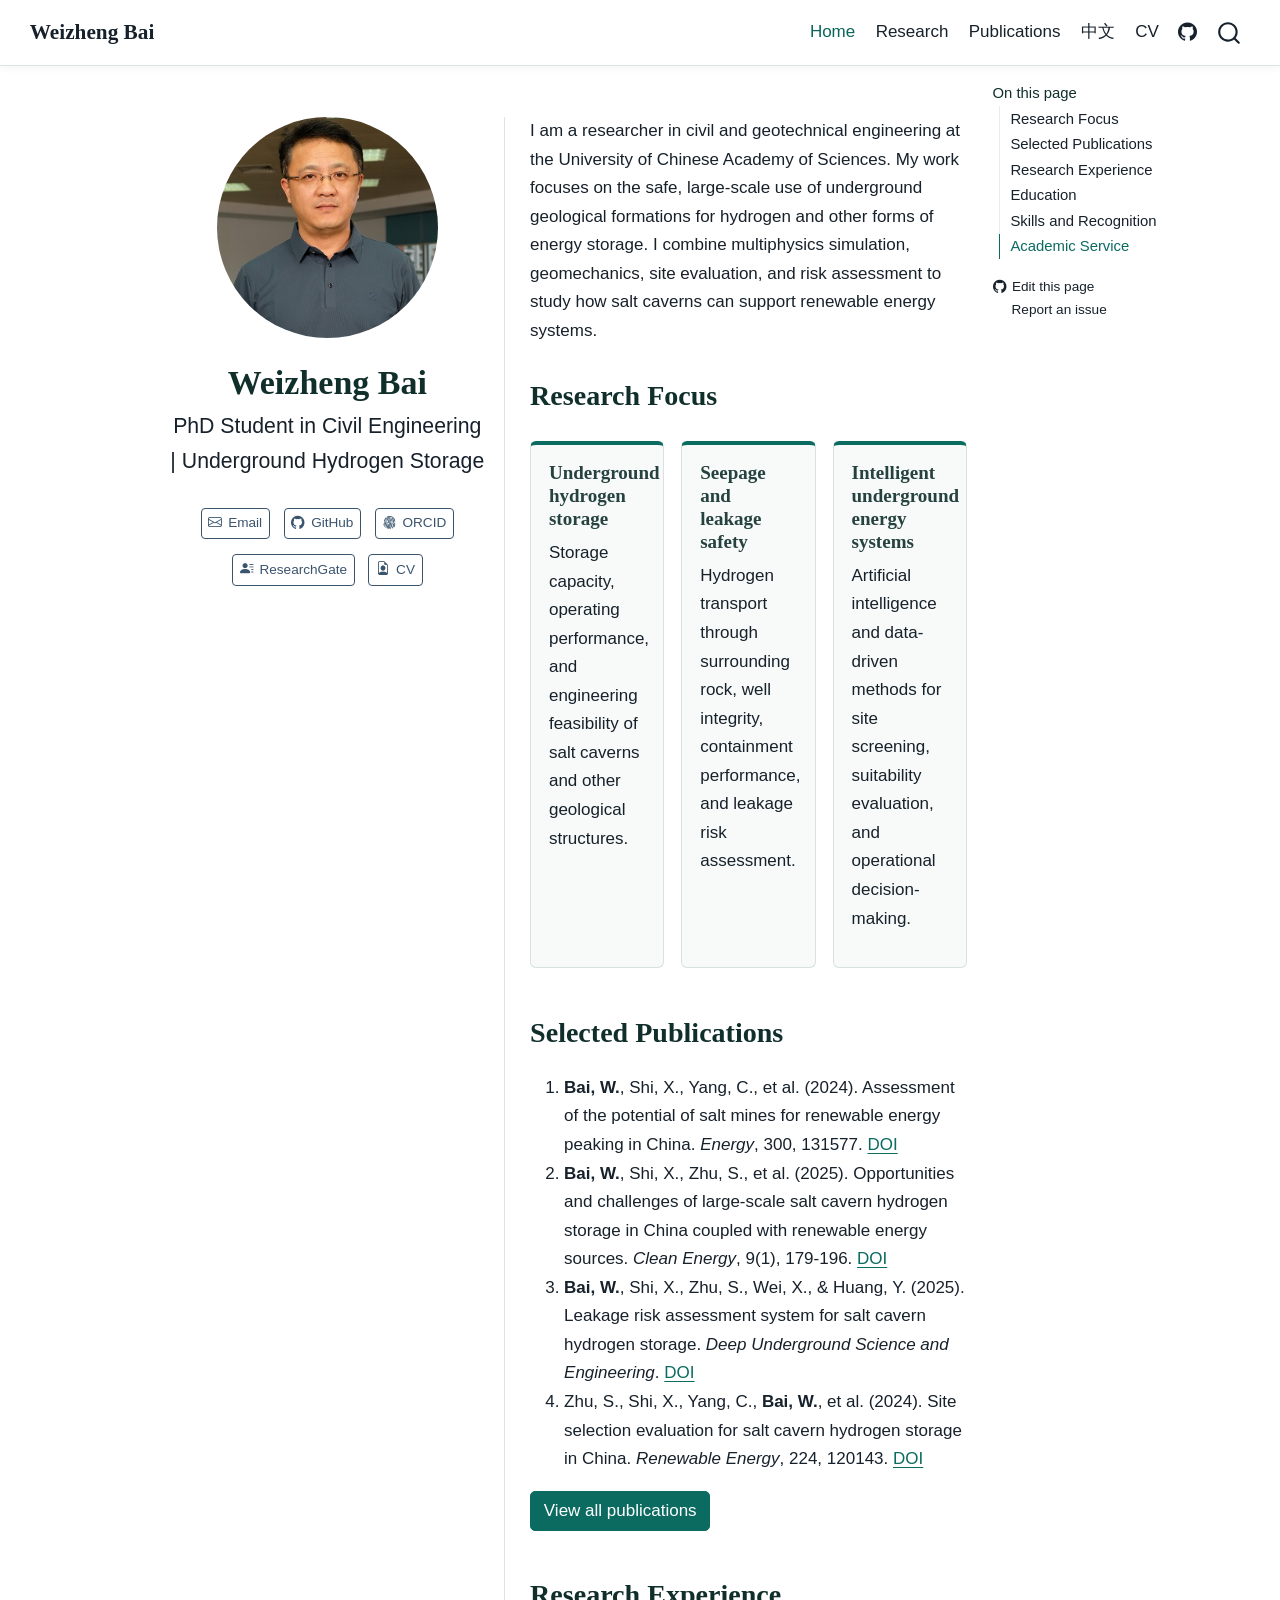
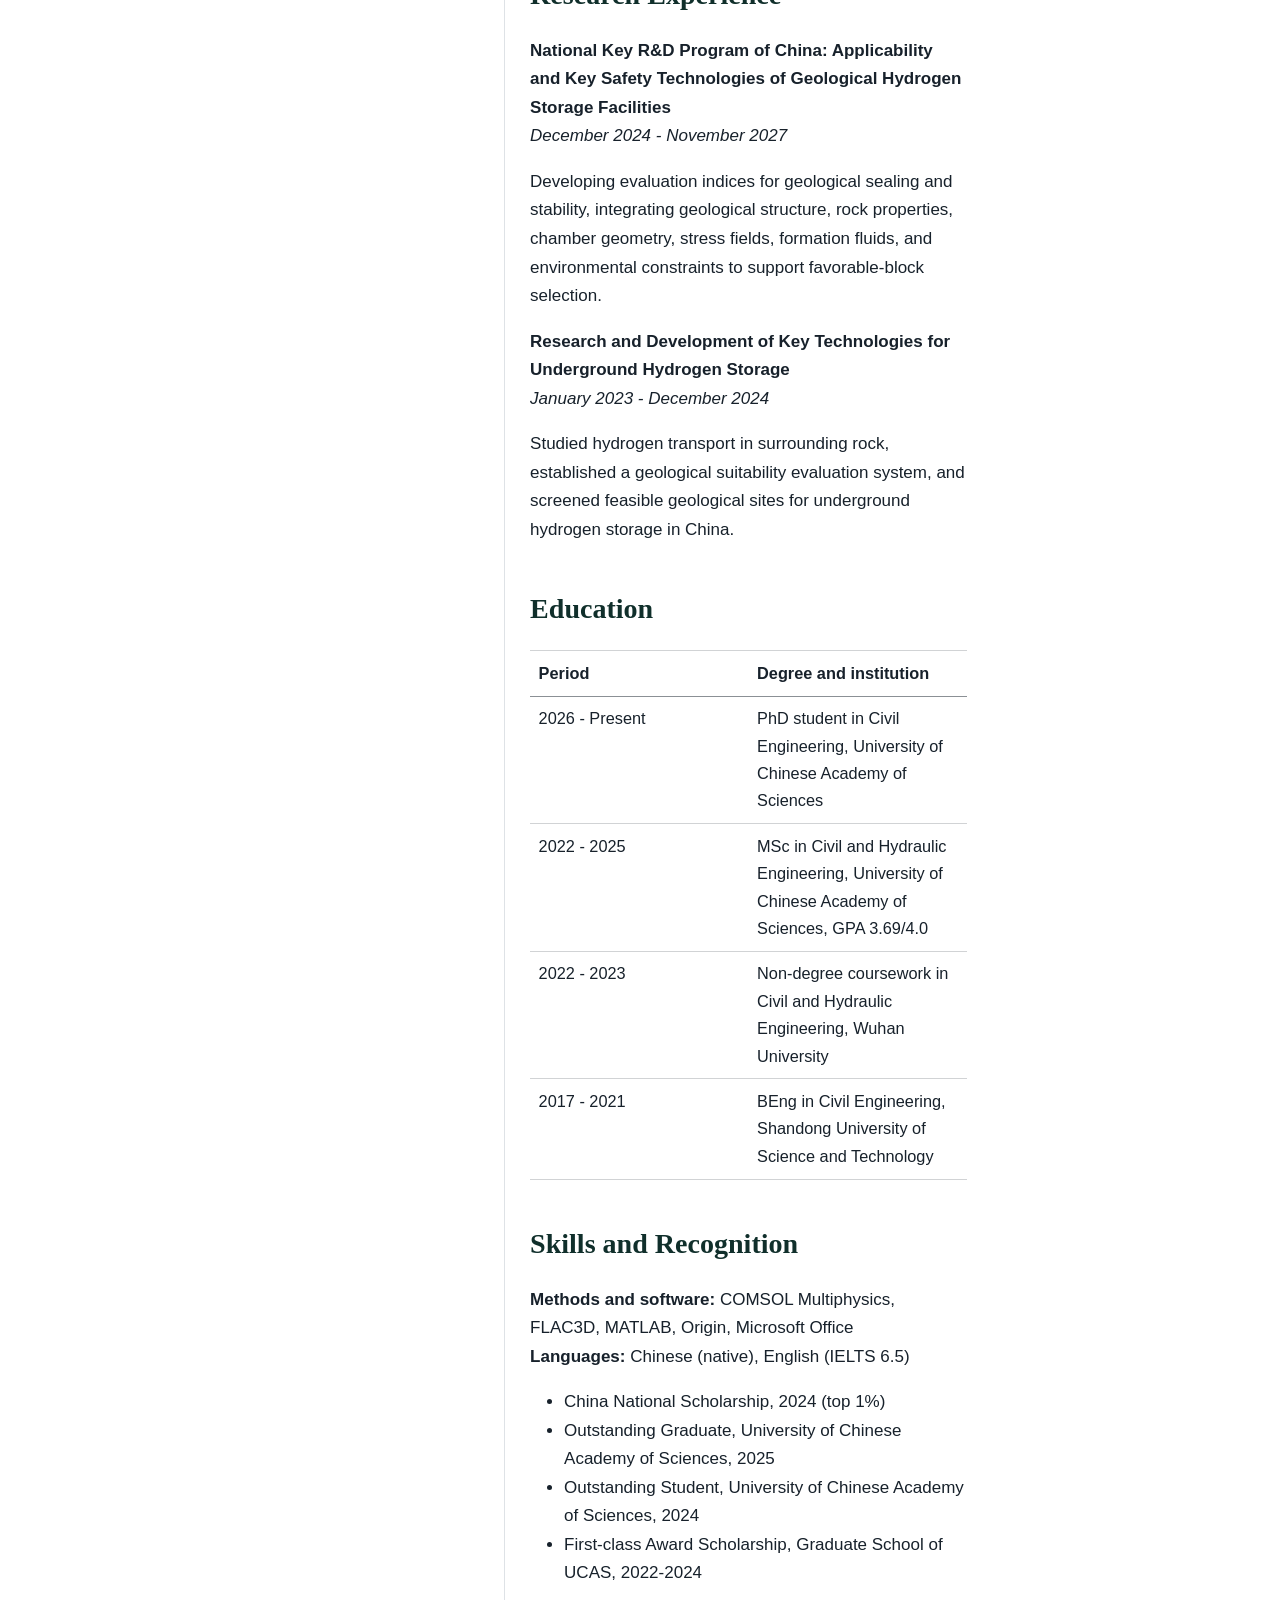
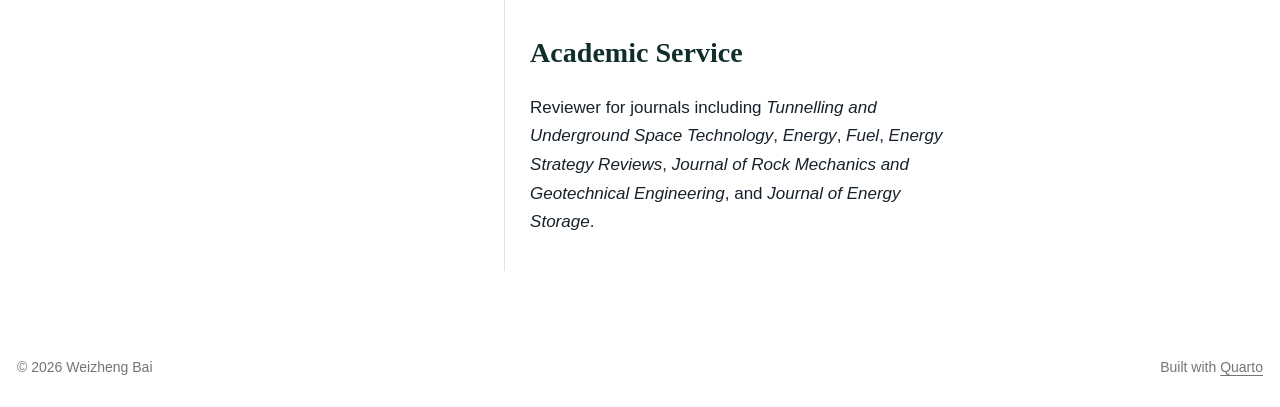
==== docs/index.html @ e0573c40 "[codex] Build academic personal homepage (#1) * Build academic personal homepage  * Replace remainin" ====
<!DOCTYPE html>
<html xmlns="http://www.w3.org/1999/xhtml" lang="en" xml:lang="en"><head>

<meta charset="utf-8">
<meta name="generator" content="quarto-1.9.38">

<meta name="viewport" content="width=device-width, initial-scale=1.0, user-scalable=yes">


<title>Weizheng Bai</title>
<style>
/* Default styles provided by pandoc.
** See https://pandoc.org/MANUAL.html#variables-for-html for config info.
*/
code{white-space: pre-wrap;}
span.smallcaps{font-variant: small-caps;}
div.columns{display: flex; gap: min(4vw, 1.5em);}
div.column{flex: auto; overflow-x: auto;}
div.hanging-indent{margin-left: 1.5em; text-indent: -1.5em;}
ul.task-list{list-style: none;}
ul.task-list li input[type="checkbox"] {
  width: 0.8em;
  margin: 0 0.8em 0.2em -1em; /* quarto-specific, see https://github.com/quarto-dev/quarto-cli/issues/4556 */ 
  vertical-align: middle;
}
</style>


<script src="site_libs/quarto-nav/quarto-nav.js"></script>
<script src="site_libs/clipboard/clipboard.min.js"></script>
<script src="site_libs/quarto-search/autocomplete.umd.js"></script>
<script src="site_libs/quarto-search/fuse.min.js"></script>
<script src="site_libs/quarto-search/quarto-search.js"></script>
<meta name="quarto:offset" content="./">
<link href="./images/bio-photo.jpg" rel="icon" type="image/jpeg">
<script src="site_libs/quarto-html/quarto.js" type="module"></script>
<script src="site_libs/quarto-html/tabsets/tabsets.js" type="module"></script>
<script src="site_libs/quarto-html/popper.min.js"></script>
<script src="site_libs/quarto-html/tippy.umd.min.js"></script>
<link href="site_libs/quarto-html/tippy.css" rel="stylesheet">
<link href="site_libs/quarto-html/quarto-syntax-highlighting-15634bcf2e68342d4ad2dfa704d543f6.css" rel="stylesheet" id="quarto-text-highlighting-styles">
<script src="site_libs/bootstrap/bootstrap.min.js"></script>
<link href="site_libs/bootstrap/bootstrap-icons.css" rel="stylesheet">
<link href="site_libs/bootstrap/bootstrap-1063c9e48f84d0d809e05630df6dbede.min.css" rel="stylesheet" append-hash="true" id="quarto-bootstrap" data-mode="light">
<script id="quarto-search-options" type="application/json">{
  "location": "navbar",
  "copy-button": false,
  "collapse-after": 3,
  "panel-placement": "end",
  "type": "overlay",
  "limit": 50,
  "keyboard-shortcut": [
    "f",
    "/",
    "s"
  ],
  "show-item-context": false,
  "language": {
    "search-no-results-text": "No results",
    "search-matching-documents-text": "matching documents",
    "search-copy-link-title": "Copy link to search",
    "search-hide-matches-text": "Hide additional matches",
    "search-more-match-text": "more match in this document",
    "search-more-matches-text": "more matches in this document",
    "search-clear-button-title": "Clear",
    "search-text-placeholder": "",
    "search-detached-cancel-button-title": "Cancel",
    "search-submit-button-title": "Submit",
    "search-label": "Search"
  }
}</script>
<style>html{ scroll-behavior: smooth; }</style>


</head>

<body class="nav-fixed quarto-light">

<div id="quarto-search-results"></div>
  <header id="quarto-header" class="headroom fixed-top">
    <nav class="navbar navbar-expand-lg " data-bs-theme="dark">
      <div class="navbar-container container-fluid">
      <div class="navbar-brand-container mx-auto">
    <a class="navbar-brand" href="./index.html">
    <span class="navbar-title">Weizheng Bai</span>
    </a>
  </div>
            <div id="quarto-search" class="" title="Search"></div>
          <button class="navbar-toggler" type="button" data-bs-toggle="collapse" data-bs-target="#navbarCollapse" aria-controls="navbarCollapse" role="menu" aria-expanded="false" aria-label="Toggle navigation" onclick="if (window.quartoToggleHeadroom) { window.quartoToggleHeadroom(); }">
  <span class="navbar-toggler-icon"></span>
</button>
          <div class="collapse navbar-collapse" id="navbarCollapse">
            <ul class="navbar-nav navbar-nav-scroll ms-auto">
  <li class="nav-item">
    <a class="nav-link active" href="./index.html" aria-current="page"> 
<span class="menu-text">Home</span></a>
  </li>  
  <li class="nav-item">
    <a class="nav-link" href="./research.html"> 
<span class="menu-text">Research</span></a>
  </li>  
  <li class="nav-item">
    <a class="nav-link" href="./publications.html"> 
<span class="menu-text">Publications</span></a>
  </li>  
  <li class="nav-item">
    <a class="nav-link" href="./Chinese.html"> 
<span class="menu-text">中文</span></a>
  </li>  
  <li class="nav-item">
    <a class="nav-link" href="./CV.pdf"> 
<span class="menu-text">CV</span></a>
  </li>  
  <li class="nav-item compact">
    <a class="nav-link" href="https://github.com/LeslieWhiteBai"> <i class="bi bi-github" role="img" aria-label="GitHub">
</i> 
<span class="menu-text"></span></a>
  </li>  
</ul>
          </div> <!-- /navcollapse -->
            <div class="quarto-navbar-tools">
</div>
      </div> <!-- /container-fluid -->
    </nav>
</header>
<!-- content -->
<div id="quarto-content" class="quarto-container page-columns page-rows-contents page-layout-article page-navbar">
<!-- sidebar -->
<!-- margin-sidebar -->
    <div id="quarto-margin-sidebar" class="sidebar margin-sidebar">
        <nav id="TOC" role="doc-toc" class="toc-active">
    <h2 id="toc-title">On this page</h2>
  <ul class="collapse">
  <li><a href="#research-focus" id="toc-research-focus" class="nav-link active" data-scroll-target="#research-focus">Research Focus</a></li>
  <li><a href="#selected-publications" id="toc-selected-publications" class="nav-link" data-scroll-target="#selected-publications">Selected Publications</a></li>
  <li><a href="#research-experience" id="toc-research-experience" class="nav-link" data-scroll-target="#research-experience">Research Experience</a></li>
  <li><a href="#education" id="toc-education" class="nav-link" data-scroll-target="#education">Education</a></li>
  <li><a href="#skills-and-recognition" id="toc-skills-and-recognition" class="nav-link" data-scroll-target="#skills-and-recognition">Skills and Recognition</a></li>
  <li><a href="#academic-service" id="toc-academic-service" class="nav-link" data-scroll-target="#academic-service">Academic Service</a></li>
  </ul>
<div class="toc-actions"><ul class="collapse"><li><a href="https://github.com/LeslieWhiteBai/Weizheng-Bai/edit/main/index.qmd" class="toc-action"><i class="bi bi-github"></i>Edit this page</a></li><li><a href="https://github.com/LeslieWhiteBai/Weizheng-Bai/issues/new" class="toc-action"><i class="bi empty"></i>Report an issue</a></li></ul></div></nav>
    </div>
<!-- main -->
<div class="quarto-about-trestles">
  <div class="about-entity">
    <img src="images/bio-photo.jpg" class="about-image
  round " style="height: 13em; width: 13em;">
<header id="title-block-header" class="quarto-title-block default">
<div class="quarto-title">
<h1 class="title">Weizheng Bai</h1>
<p class="subtitle lead">PhD Student in Civil Engineering | Underground Hydrogen Storage</p>
</div>
<div class="quarto-title-meta">
  </div>
</header>
    <div class="about-links">
  <a href="mailto:baiweizheng22@mails.ucas.ac.cn" class="about-link" rel="" target="">
    <i class="bi bi-envelope"></i>
     <span class="about-link-text">Email</span>
  </a>
  <a href="https://github.com/LeslieWhiteBai" class="about-link" rel="" target="">
    <i class="bi bi-github"></i>
     <span class="about-link-text">GitHub</span>
  </a>
  <a href="https://orcid.org/0009-0000-6673-3838" class="about-link" rel="" target="">
    <i class="bi bi-fingerprint"></i>
     <span class="about-link-text">ORCID</span>
  </a>
  <a href="https://www.researchgate.net/profile/Weizheng-Bai-2" class="about-link" rel="" target="">
    <i class="bi bi-person-lines-fill"></i>
     <span class="about-link-text">ResearchGate</span>
  </a>
  <a href="https://lesliewhitebai.github.io/Weizheng-Bai/CV.pdf" class="about-link" rel="" target="">
    <i class="bi bi-file-earmark-person"></i>
     <span class="about-link-text">CV</span>
  </a>
</div>
  </div>
  <div class="about-contents"><main class="content" id="quarto-document-content">

<p>I am a researcher in civil and geotechnical engineering at the University of Chinese Academy of Sciences. My work focuses on the safe, large-scale use of underground geological formations for hydrogen and other forms of energy storage. I combine multiphysics simulation, geomechanics, site evaluation, and risk assessment to study how salt caverns can support renewable energy systems.</p>
<section id="research-focus" class="level2">
<h2 data-anchor-id="research-focus">Research Focus</h2>
<div class="research-grid">
<section id="underground-hydrogen-storage" class="level3 research-card">
<h3 data-anchor-id="underground-hydrogen-storage">Underground hydrogen storage</h3>
<p>Storage capacity, operating performance, and engineering feasibility of salt caverns and other geological structures.</p>
</section>
<section id="seepage-and-leakage-safety" class="level3 research-card">
<h3 data-anchor-id="seepage-and-leakage-safety">Seepage and leakage safety</h3>
<p>Hydrogen transport through surrounding rock, well integrity, containment performance, and leakage risk assessment.</p>
</section>
<section id="intelligent-underground-energy-systems" class="level3 research-card">
<h3 data-anchor-id="intelligent-underground-energy-systems">Intelligent underground energy systems</h3>
<p>Artificial intelligence and data-driven methods for site screening, suitability evaluation, and operational decision-making.</p>
</section>
</div>
</section>
<section id="selected-publications" class="level2">
<h2 data-anchor-id="selected-publications">Selected Publications</h2>
<ol type="1">
<li><strong>Bai, W.</strong>, Shi, X., Yang, C., et al.&nbsp;(2024). Assessment of the potential of salt mines for renewable energy peaking in China. <em>Energy</em>, 300, 131577. <a href="https://doi.org/10.1016/j.energy.2024.131577">DOI</a></li>
<li><strong>Bai, W.</strong>, Shi, X., Zhu, S., et al.&nbsp;(2025). Opportunities and challenges of large-scale salt cavern hydrogen storage in China coupled with renewable energy sources. <em>Clean Energy</em>, 9(1), 179-196. <a href="https://doi.org/10.1093/ce/zkae095">DOI</a></li>
<li><strong>Bai, W.</strong>, Shi, X., Zhu, S., Wei, X., &amp; Huang, Y. (2025). Leakage risk assessment system for salt cavern hydrogen storage. <em>Deep Underground Science and Engineering</em>. <a href="https://doi.org/10.1002/dug2.70011">DOI</a></li>
<li>Zhu, S., Shi, X., Yang, C., <strong>Bai, W.</strong>, et al.&nbsp;(2024). Site selection evaluation for salt cavern hydrogen storage in China. <em>Renewable Energy</em>, 224, 120143. <a href="https://doi.org/10.1016/j.renene.2024.120143">DOI</a></li>
</ol>
<p><a href="./publications.html" class="btn btn-primary">View all publications</a></p>
</section>
<section id="research-experience" class="level2">
<h2 data-anchor-id="research-experience">Research Experience</h2>
<p><strong>National Key R&amp;D Program of China: Applicability and Key Safety Technologies of Geological Hydrogen Storage Facilities</strong><br> <em>December 2024 - November 2027</em></p>
<p>Developing evaluation indices for geological sealing and stability, integrating geological structure, rock properties, chamber geometry, stress fields, formation fluids, and environmental constraints to support favorable-block selection.</p>
<p><strong>Research and Development of Key Technologies for Underground Hydrogen Storage</strong><br> <em>January 2023 - December 2024</em></p>
<p>Studied hydrogen transport in surrounding rock, established a geological suitability evaluation system, and screened feasible geological sites for underground hydrogen storage in China.</p>
</section>
<section id="education" class="level2">
<h2 data-anchor-id="education">Education</h2>
<table class="caption-top table">
<colgroup>
<col style="width: 50%">
<col style="width: 50%">
</colgroup>
<thead>
<tr class="header">
<th>Period</th>
<th>Degree and institution</th>
</tr>
</thead>
<tbody>
<tr class="odd">
<td>2026 - Present</td>
<td>PhD student in Civil Engineering, University of Chinese Academy of Sciences</td>
</tr>
<tr class="even">
<td>2022 - 2025</td>
<td>MSc in Civil and Hydraulic Engineering, University of Chinese Academy of Sciences, GPA 3.69/4.0</td>
</tr>
<tr class="odd">
<td>2022 - 2023</td>
<td>Non-degree coursework in Civil and Hydraulic Engineering, Wuhan University</td>
</tr>
<tr class="even">
<td>2017 - 2021</td>
<td>BEng in Civil Engineering, Shandong University of Science and Technology</td>
</tr>
</tbody>
</table>
</section>
<section id="skills-and-recognition" class="level2">
<h2 data-anchor-id="skills-and-recognition">Skills and Recognition</h2>
<p><strong>Methods and software:</strong> COMSOL Multiphysics, FLAC3D, MATLAB, Origin, Microsoft Office<br> <strong>Languages:</strong> Chinese (native), English (IELTS 6.5)</p>
<ul>
<li>China National Scholarship, 2024 (top 1%)</li>
<li>Outstanding Graduate, University of Chinese Academy of Sciences, 2025</li>
<li>Outstanding Student, University of Chinese Academy of Sciences, 2024</li>
<li>First-class Award Scholarship, Graduate School of UCAS, 2022-2024</li>
</ul>
</section>
<section id="academic-service" class="level2">
<h2 data-anchor-id="academic-service">Academic Service</h2>
<p>Reviewer for journals including <em>Tunnelling and Underground Space Technology</em>, <em>Energy</em>, <em>Fuel</em>, <em>Energy Strategy Reviews</em>, <em>Journal of Rock Mechanics and Geotechnical Engineering</em>, and <em>Journal of Energy Storage</em>.</p>


</section>
</main></div>
</div>
 <!-- /main -->
<script id="quarto-html-after-body" type="application/javascript">
  window.document.addEventListener("DOMContentLoaded", function (event) {
    const isCodeAnnotation = (el) => {
      for (const clz of el.classList) {
        if (clz.startsWith('code-annotation-')) {                     
          return true;
        }
      }
      return false;
    }
    const onCopySuccess = function(e) {
      // button target
      const button = e.trigger;
      // don't keep focus
      button.blur();
      // flash "checked"
      button.classList.add('code-copy-button-checked');
      var currentTitle = button.getAttribute("title");
      button.setAttribute("title", "Copied!");
      let tooltip;
      if (window.bootstrap) {
        button.setAttribute("data-bs-toggle", "tooltip");
        button.setAttribute("data-bs-placement", "left");
        button.setAttribute("data-bs-title", "Copied!");
        tooltip = new bootstrap.Tooltip(button, 
          { trigger: "manual", 
            customClass: "code-copy-button-tooltip",
            offset: [0, -8]});
        tooltip.show();    
      }
      setTimeout(function() {
        if (tooltip) {
          tooltip.hide();
          button.removeAttribute("data-bs-title");
          button.removeAttribute("data-bs-toggle");
          button.removeAttribute("data-bs-placement");
        }
        button.setAttribute("title", currentTitle);
        button.classList.remove('code-copy-button-checked');
      }, 1000);
      // clear code selection
      e.clearSelection();
    }
    const getTextToCopy = function(trigger) {
      const outerScaffold = trigger.parentElement.cloneNode(true);
      const codeEl = outerScaffold.querySelector('code');
      for (const childEl of codeEl.children) {
        if (isCodeAnnotation(childEl)) {
          childEl.remove();
        }
      }
      return codeEl.innerText;
    }
    const clipboard = new window.ClipboardJS('.code-copy-button:not([data-in-quarto-modal])', {
      text: getTextToCopy
    });
    clipboard.on('success', onCopySuccess);
    if (window.document.getElementById('quarto-embedded-source-code-modal')) {
      const clipboardModal = new window.ClipboardJS('.code-copy-button[data-in-quarto-modal]', {
        text: getTextToCopy,
        container: window.document.getElementById('quarto-embedded-source-code-modal')
      });
      clipboardModal.on('success', onCopySuccess);
    }
      var localhostRegex = new RegExp(/^(?:http|https):\/\/localhost\:?[0-9]*\//);
      var mailtoRegex = new RegExp(/^mailto:/);
        var filterRegex = new RegExp("https:\/\/lesliewhitebai\.github\.io\/Weizheng-Bai\/");
      var isInternal = (href) => {
          return filterRegex.test(href) || localhostRegex.test(href) || mailtoRegex.test(href);
      }
      // Inspect non-navigation links and adorn them if external
     var links = window.document.querySelectorAll('a[href]:not(.nav-link):not(.navbar-brand):not(.toc-action):not(.sidebar-link):not(.sidebar-item-toggle):not(.pagination-link):not(.no-external):not([aria-hidden]):not(.dropdown-item):not(.quarto-navigation-tool):not(.about-link)');
      for (var i=0; i<links.length; i++) {
        const link = links[i];
        if (!isInternal(link.href)) {
          // undo the damage that might have been done by quarto-nav.js in the case of
          // links that we want to consider external
          if (link.dataset.originalHref !== undefined) {
            link.href = link.dataset.originalHref;
          }
            // target, if specified
            link.setAttribute("target", "_blank");
            if (link.getAttribute("rel") === null) {
              link.setAttribute("rel", "noopener");
            }
        }
      }
    function tippyHover(el, contentFn, onTriggerFn, onUntriggerFn) {
      const config = {
        allowHTML: true,
        maxWidth: 500,
        delay: 100,
        arrow: false,
        appendTo: function(el) {
            return el.parentElement;
        },
        interactive: true,
        interactiveBorder: 10,
        theme: 'quarto',
        placement: 'bottom-start',
      };
      if (contentFn) {
        config.content = contentFn;
      }
      if (onTriggerFn) {
        config.onTrigger = onTriggerFn;
      }
      if (onUntriggerFn) {
        config.onUntrigger = onUntriggerFn;
      }
      window.tippy(el, config); 
    }
    const noterefs = window.document.querySelectorAll('a[role="doc-noteref"]');
    for (var i=0; i<noterefs.length; i++) {
      const ref = noterefs[i];
      tippyHover(ref, function() {
        // use id or data attribute instead here
        let href = ref.getAttribute('data-footnote-href') || ref.getAttribute('href');
        try { href = new URL(href).hash; } catch {}
        const id = href.replace(/^#\/?/, "");
        const note = window.document.getElementById(id);
        if (note) {
          return note.innerHTML;
        } else {
          return "";
        }
      });
    }
    const xrefs = window.document.querySelectorAll('a.quarto-xref');
    const processXRef = (id, note) => {
      // Strip column container classes
      const stripColumnClz = (el) => {
        el.classList.remove("page-full", "page-columns");
        if (el.children) {
          for (const child of el.children) {
            stripColumnClz(child);
          }
        }
      }
      stripColumnClz(note)
      if (id === null || id.startsWith('sec-')) {
        // Special case sections, only their first couple elements
        const container = document.createElement("div");
        if (note.children && note.children.length > 2) {
          container.appendChild(note.children[0].cloneNode(true));
          for (let i = 1; i < note.children.length; i++) {
            const child = note.children[i];
            if (child.tagName === "P" && child.innerText === "") {
              continue;
            } else {
              container.appendChild(child.cloneNode(true));
              break;
            }
          }
          if (window.Quarto?.typesetMath) {
            window.Quarto.typesetMath(container);
          }
          return container.innerHTML
        } else {
          if (window.Quarto?.typesetMath) {
            window.Quarto.typesetMath(note);
          }
          return note.innerHTML;
        }
      } else {
        // Remove any anchor links if they are present
        const anchorLink = note.querySelector('a.anchorjs-link');
        if (anchorLink) {
          anchorLink.remove();
        }
        if (window.Quarto?.typesetMath) {
          window.Quarto.typesetMath(note);
        }
        if (note.classList.contains("callout")) {
          return note.outerHTML;
        } else {
          return note.innerHTML;
        }
      }
    }
    for (var i=0; i<xrefs.length; i++) {
      const xref = xrefs[i];
      tippyHover(xref, undefined, function(instance) {
        instance.disable();
        let url = xref.getAttribute('href');
        let hash = undefined; 
        if (url.startsWith('#')) {
          hash = url;
        } else {
          try { hash = new URL(url).hash; } catch {}
        }
        if (hash) {
          const id = hash.replace(/^#\/?/, "");
          const note = window.document.getElementById(id);
          if (note !== null) {
            try {
              const html = processXRef(id, note.cloneNode(true));
              instance.setContent(html);
            } finally {
              instance.enable();
              instance.show();
            }
          } else {
            // See if we can fetch this
            fetch(url.split('#')[0])
            .then(res => res.text())
            .then(html => {
              const parser = new DOMParser();
              const htmlDoc = parser.parseFromString(html, "text/html");
              const note = htmlDoc.getElementById(id);
              if (note !== null) {
                const html = processXRef(id, note);
                instance.setContent(html);
              } 
            }).finally(() => {
              instance.enable();
              instance.show();
            });
          }
        } else {
          // See if we can fetch a full url (with no hash to target)
          // This is a special case and we should probably do some content thinning / targeting
          fetch(url)
          .then(res => res.text())
          .then(html => {
            const parser = new DOMParser();
            const htmlDoc = parser.parseFromString(html, "text/html");
            const note = htmlDoc.querySelector('main.content');
            if (note !== null) {
              // This should only happen for chapter cross references
              // (since there is no id in the URL)
              // remove the first header
              if (note.children.length > 0 && note.children[0].tagName === "HEADER") {
                note.children[0].remove();
              }
              const html = processXRef(null, note);
              instance.setContent(html);
            } 
          }).finally(() => {
            instance.enable();
            instance.show();
          });
        }
      }, function(instance) {
      });
    }
        let selectedAnnoteEl;
        const selectorForAnnotation = ( cell, annotation) => {
          let cellAttr = 'data-code-cell="' + cell + '"';
          let lineAttr = 'data-code-annotation="' +  annotation + '"';
          const selector = 'span[' + cellAttr + '][' + lineAttr + ']';
          return selector;
        }
        const selectCodeLines = (annoteEl) => {
          const doc = window.document;
          const targetCell = annoteEl.getAttribute("data-target-cell");
          const targetAnnotation = annoteEl.getAttribute("data-target-annotation");
          const annoteSpan = window.document.querySelector(selectorForAnnotation(targetCell, targetAnnotation));
          const lines = annoteSpan.getAttribute("data-code-lines").split(",");
          const lineIds = lines.map((line) => {
            return targetCell + "-" + line;
          })
          let top = null;
          let height = null;
          let parent = null;
          if (lineIds.length > 0) {
              //compute the position of the single el (top and bottom and make a div)
              const el = window.document.getElementById(lineIds[0]);
              top = el.offsetTop;
              height = el.offsetHeight;
              parent = el.parentElement.parentElement;
            if (lineIds.length > 1) {
              const lastEl = window.document.getElementById(lineIds[lineIds.length - 1]);
              const bottom = lastEl.offsetTop + lastEl.offsetHeight;
              height = bottom - top;
            }
            if (top !== null && height !== null && parent !== null) {
              // cook up a div (if necessary) and position it 
              let div = window.document.getElementById("code-annotation-line-highlight");
              if (div === null) {
                div = window.document.createElement("div");
                div.setAttribute("id", "code-annotation-line-highlight");
                div.style.position = 'absolute';
                parent.appendChild(div);
              }
              div.style.top = top - 2 + "px";
              div.style.height = height + 4 + "px";
              div.style.left = 0;
              let gutterDiv = window.document.getElementById("code-annotation-line-highlight-gutter");
              if (gutterDiv === null) {
                gutterDiv = window.document.createElement("div");
                gutterDiv.setAttribute("id", "code-annotation-line-highlight-gutter");
                gutterDiv.style.position = 'absolute';
                const codeCell = window.document.getElementById(targetCell);
                const gutter = codeCell.querySelector('.code-annotation-gutter');
                gutter.appendChild(gutterDiv);
              }
              gutterDiv.style.top = top - 2 + "px";
              gutterDiv.style.height = height + 4 + "px";
            }
            selectedAnnoteEl = annoteEl;
          }
        };
        const unselectCodeLines = () => {
          const elementsIds = ["code-annotation-line-highlight", "code-annotation-line-highlight-gutter"];
          elementsIds.forEach((elId) => {
            const div = window.document.getElementById(elId);
            if (div) {
              div.remove();
            }
          });
          selectedAnnoteEl = undefined;
        };
          // Handle positioning of the toggle
      window.addEventListener(
        "resize",
        throttle(() => {
          elRect = undefined;
          if (selectedAnnoteEl) {
            selectCodeLines(selectedAnnoteEl);
          }
        }, 10)
      );
      function throttle(fn, ms) {
      let throttle = false;
      let timer;
        return (...args) => {
          if(!throttle) { // first call gets through
              fn.apply(this, args);
              throttle = true;
          } else { // all the others get throttled
              if(timer) clearTimeout(timer); // cancel #2
              timer = setTimeout(() => {
                fn.apply(this, args);
                timer = throttle = false;
              }, ms);
          }
        };
      }
        // Attach click handler to the DT
        const annoteDls = window.document.querySelectorAll('dt[data-target-cell]');
        for (const annoteDlNode of annoteDls) {
          annoteDlNode.addEventListener('click', (event) => {
            const clickedEl = event.target;
            if (clickedEl !== selectedAnnoteEl) {
              unselectCodeLines();
              const activeEl = window.document.querySelector('dt[data-target-cell].code-annotation-active');
              if (activeEl) {
                activeEl.classList.remove('code-annotation-active');
              }
              selectCodeLines(clickedEl);
              clickedEl.classList.add('code-annotation-active');
            } else {
              // Unselect the line
              unselectCodeLines();
              clickedEl.classList.remove('code-annotation-active');
            }
          });
        }
    const findCites = (el) => {
      const parentEl = el.parentElement;
      if (parentEl) {
        const cites = parentEl.dataset.cites;
        if (cites) {
          return {
            el,
            cites: cites.split(' ')
          };
        } else {
          return findCites(el.parentElement)
        }
      } else {
        return undefined;
      }
    };
    var bibliorefs = window.document.querySelectorAll('a[role="doc-biblioref"]');
    for (var i=0; i<bibliorefs.length; i++) {
      const ref = bibliorefs[i];
      const citeInfo = findCites(ref);
      if (citeInfo) {
        tippyHover(citeInfo.el, function() {
          var popup = window.document.createElement('div');
          citeInfo.cites.forEach(function(cite) {
            var citeDiv = window.document.createElement('div');
            citeDiv.classList.add('hanging-indent');
            citeDiv.classList.add('csl-entry');
            var biblioDiv = window.document.getElementById('ref-' + cite);
            if (biblioDiv) {
              citeDiv.innerHTML = biblioDiv.innerHTML;
            }
            popup.appendChild(citeDiv);
          });
          return popup.innerHTML;
        });
      }
    }
  });
  </script>
</div> <!-- /content -->
<footer class="footer">
  <div class="nav-footer">
    <div class="nav-footer-left">
<p>© 2026 Weizheng Bai</p>
</div>   
    <div class="nav-footer-center">
      &nbsp;
    <div class="toc-actions d-sm-block d-md-none"><ul><li><a href="https://github.com/LeslieWhiteBai/Weizheng-Bai/edit/main/index.qmd" class="toc-action"><i class="bi bi-github"></i>Edit this page</a></li><li><a href="https://github.com/LeslieWhiteBai/Weizheng-Bai/issues/new" class="toc-action"><i class="bi empty"></i>Report an issue</a></li></ul></div></div>
    <div class="nav-footer-right">
<p>Built with <a href="https://quarto.org/">Quarto</a></p>
</div>
  </div>
</footer>




<script src="site_libs/quarto-html/zenscroll-min.js"></script>
</body></html>
---- docs/site_libs/quarto-html/tippy.css ----
.tippy-box[data-animation=fade][data-state=hidden]{opacity:0}[data-tippy-root]{max-width:calc(100vw - 10px)}.tippy-box{position:relative;background-color:#333;color:#fff;border-radius:4px;font-size:14px;line-height:1.4;white-space:normal;outline:0;transition-property:transform,visibility,opacity}.tippy-box[data-placement^=top]>.tippy-arrow{bottom:0}.tippy-box[data-placement^=top]>.tippy-arrow:before{bottom:-7px;left:0;border-width:8px 8px 0;border-top-color:initial;transform-origin:center top}.tippy-box[data-placement^=bottom]>.tippy-arrow{top:0}.tippy-box[data-placement^=bottom]>.tippy-arrow:before{top:-7px;left:0;border-width:0 8px 8px;border-bottom-color:initial;transform-origin:center bottom}.tippy-box[data-placement^=left]>.tippy-arrow{right:0}.tippy-box[data-placement^=left]>.tippy-arrow:before{border-width:8px 0 8px 8px;border-left-color:initial;right:-7px;transform-origin:center left}.tippy-box[data-placement^=right]>.tippy-arrow{left:0}.tippy-box[data-placement^=right]>.tippy-arrow:before{left:-7px;border-width:8px 8px 8px 0;border-right-color:initial;transform-origin:center right}.tippy-box[data-inertia][data-state=visible]{transition-timing-function:cubic-bezier(.54,1.5,.38,1.11)}.tippy-arrow{width:16px;height:16px;color:#333}.tippy-arrow:before{content:"";position:absolute;border-color:transparent;border-style:solid}.tippy-content{position:relative;padding:5px 9px;z-index:1}
---- docs/site_libs/quarto-html/quarto-syntax-highlighting-15634bcf2e68342d4ad2dfa704d543f6.css ----
/* quarto syntax highlight colors */
:root {
  --quarto-hl-ot-color: #003B4F;
  --quarto-hl-at-color: #657422;
  --quarto-hl-ss-color: #20794D;
  --quarto-hl-an-color: #5E5E5E;
  --quarto-hl-fu-color: #4758AB;
  --quarto-hl-st-color: #20794D;
  --quarto-hl-cf-color: #003B4F;
  --quarto-hl-op-color: #5E5E5E;
  --quarto-hl-er-color: #AD0000;
  --quarto-hl-bn-color: #AD0000;
  --quarto-hl-al-color: #AD0000;
  --quarto-hl-va-color: #111111;
  --quarto-hl-bu-color: inherit;
  --quarto-hl-ex-color: inherit;
  --quarto-hl-pp-color: #AD0000;
  --quarto-hl-in-color: #5E5E5E;
  --quarto-hl-vs-color: #20794D;
  --quarto-hl-wa-color: #5E5E5E;
  --quarto-hl-do-color: #5E5E5E;
  --quarto-hl-im-color: #00769E;
  --quarto-hl-ch-color: #20794D;
  --quarto-hl-dt-color: #AD0000;
  --quarto-hl-fl-color: #AD0000;
  --quarto-hl-co-color: #5E5E5E;
  --quarto-hl-cv-color: #5E5E5E;
  --quarto-hl-cn-color: #8f5902;
  --quarto-hl-sc-color: #5E5E5E;
  --quarto-hl-dv-color: #AD0000;
  --quarto-hl-kw-color: #003B4F;
}

/* other quarto variables */
:root {
  --quarto-font-monospace: SFMono-Regular, Menlo, Monaco, Consolas, "Liberation Mono", "Courier New", monospace;
}

/* syntax highlight based on Pandoc's rules */
pre > code.sourceCode > span {
  color: #003B4F;
}

code.sourceCode > span {
  color: #003B4F;
}

div.sourceCode,
div.sourceCode pre.sourceCode {
  color: #003B4F;
}

/* Normal */
code span {
  color: #003B4F;
}

/* Alert */
code span.al {
  color: #AD0000;
  font-style: inherit;
}

/* Annotation */
code span.an {
  color: #5E5E5E;
  font-style: inherit;
}

/* Attribute */
code span.at {
  color: #657422;
  font-style: inherit;
}

/* BaseN */
code span.bn {
  color: #AD0000;
  font-style: inherit;
}

/* BuiltIn */
code span.bu {
  font-style: inherit;
}

/* ControlFlow */
code span.cf {
  color: #003B4F;
  font-weight: bold;
  font-style: inherit;
}

/* Char */
code span.ch {
  color: #20794D;
  font-style: inherit;
}

/* Constant */
code span.cn {
  color: #8f5902;
  font-style: inherit;
}

/* Comment */
code span.co {
  color: #5E5E5E;
  font-style: inherit;
}

/* CommentVar */
code span.cv {
  color: #5E5E5E;
  font-style: italic;
}

/* Documentation */
code span.do {
  color: #5E5E5E;
  font-style: italic;
}

/* DataType */
code span.dt {
  color: #AD0000;
  font-style: inherit;
}

/* DecVal */
code span.dv {
  color: #AD0000;
  font-style: inherit;
}

/* Error */
code span.er {
  color: #AD0000;
  font-style: inherit;
}

/* Extension */
code span.ex {
  font-style: inherit;
}

/* Float */
code span.fl {
  color: #AD0000;
  font-style: inherit;
}

/* Function */
code span.fu {
  color: #4758AB;
  font-style: inherit;
}

/* Import */
code span.im {
  color: #00769E;
  font-style: inherit;
}

/* Information */
code span.in {
  color: #5E5E5E;
  font-style: inherit;
}

/* Keyword */
code span.kw {
  color: #003B4F;
  font-weight: bold;
  font-style: inherit;
}

/* Operator */
code span.op {
  color: #5E5E5E;
  font-style: inherit;
}

/* Other */
code span.ot {
  color: #003B4F;
  font-style: inherit;
}

/* Preprocessor */
code span.pp {
  color: #AD0000;
  font-style: inherit;
}

/* SpecialChar */
code span.sc {
  color: #5E5E5E;
  font-style: inherit;
}

/* SpecialString */
code span.ss {
  color: #20794D;
  font-style: inherit;
}

/* String */
code span.st {
  color: #20794D;
  font-style: inherit;
}

/* Variable */
code span.va {
  color: #111111;
  font-style: inherit;
}

/* VerbatimString */
code span.vs {
  color: #20794D;
  font-style: inherit;
}

/* Warning */
code span.wa {
  color: #5E5E5E;
  font-style: italic;
}

.prevent-inlining {
  content: "</";
}

/*# sourceMappingURL=f23921c56f73e400b49028c9186a1aa0.css.map */
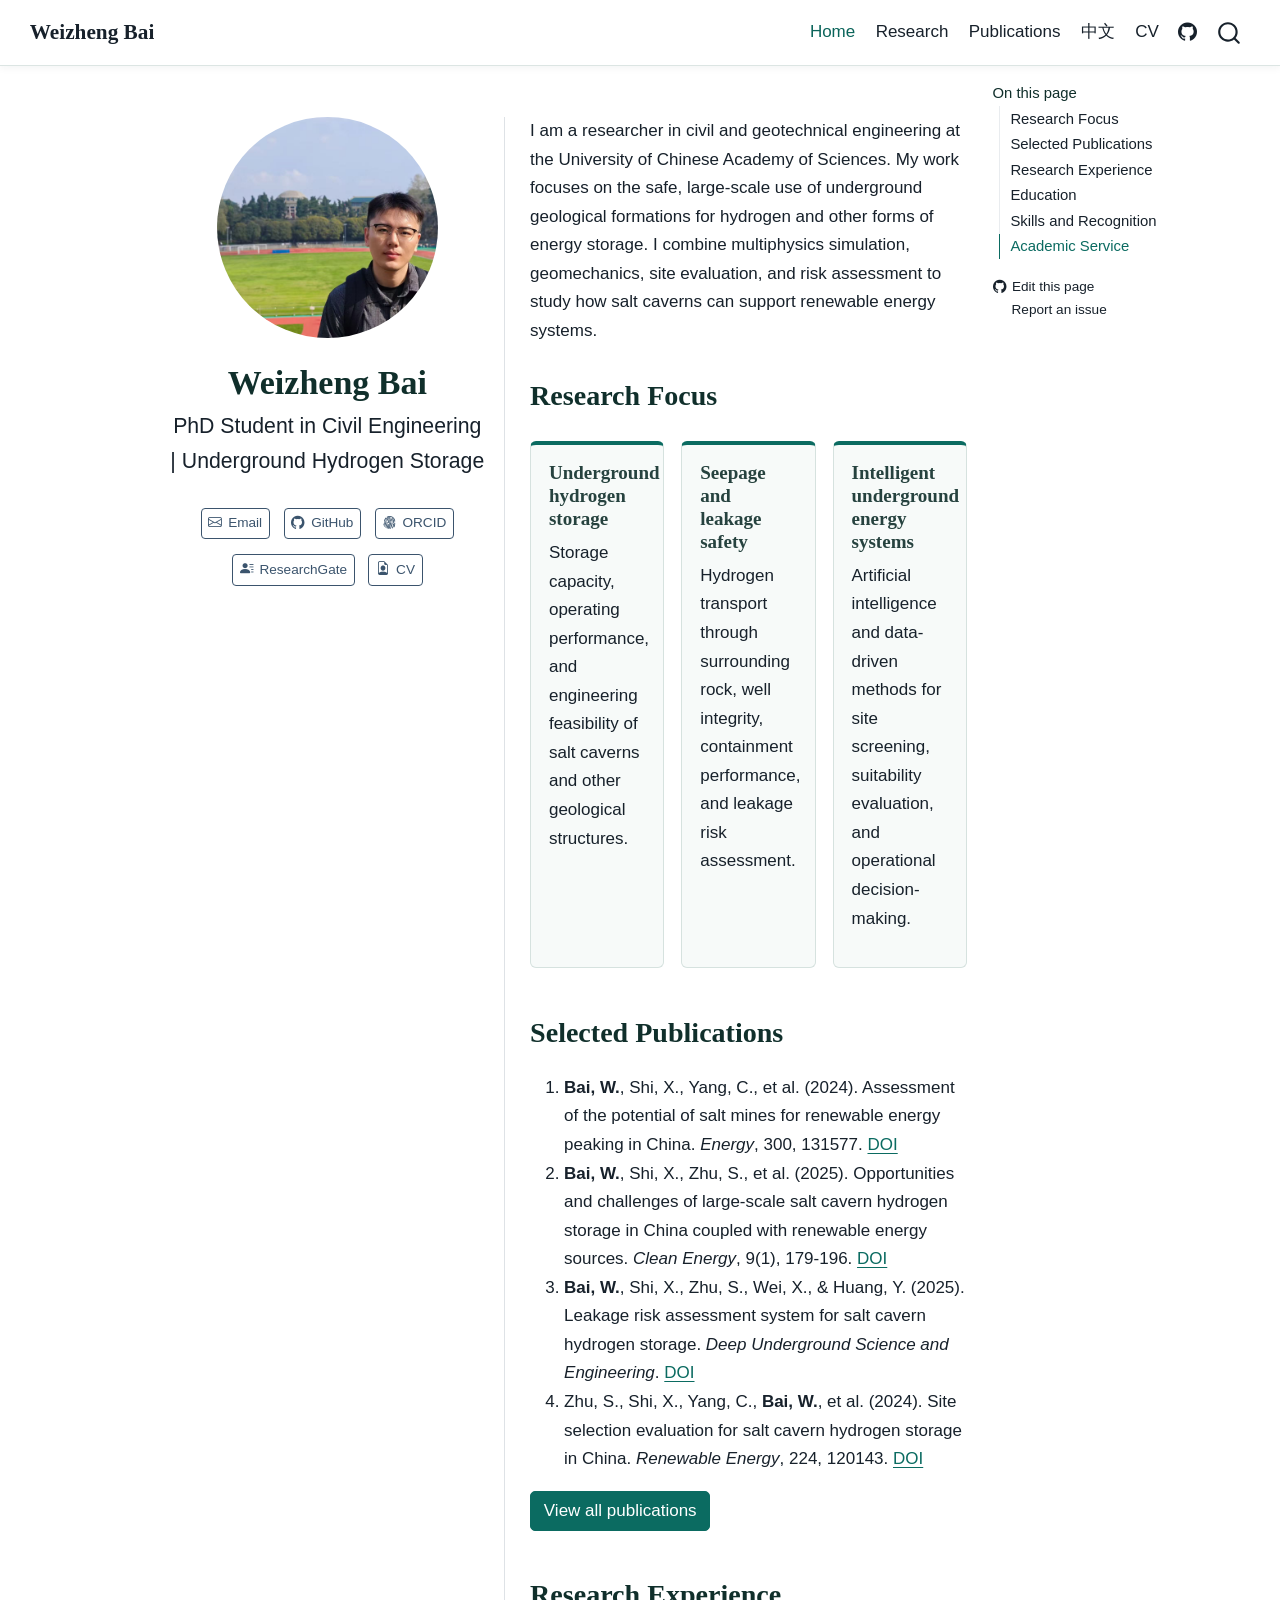
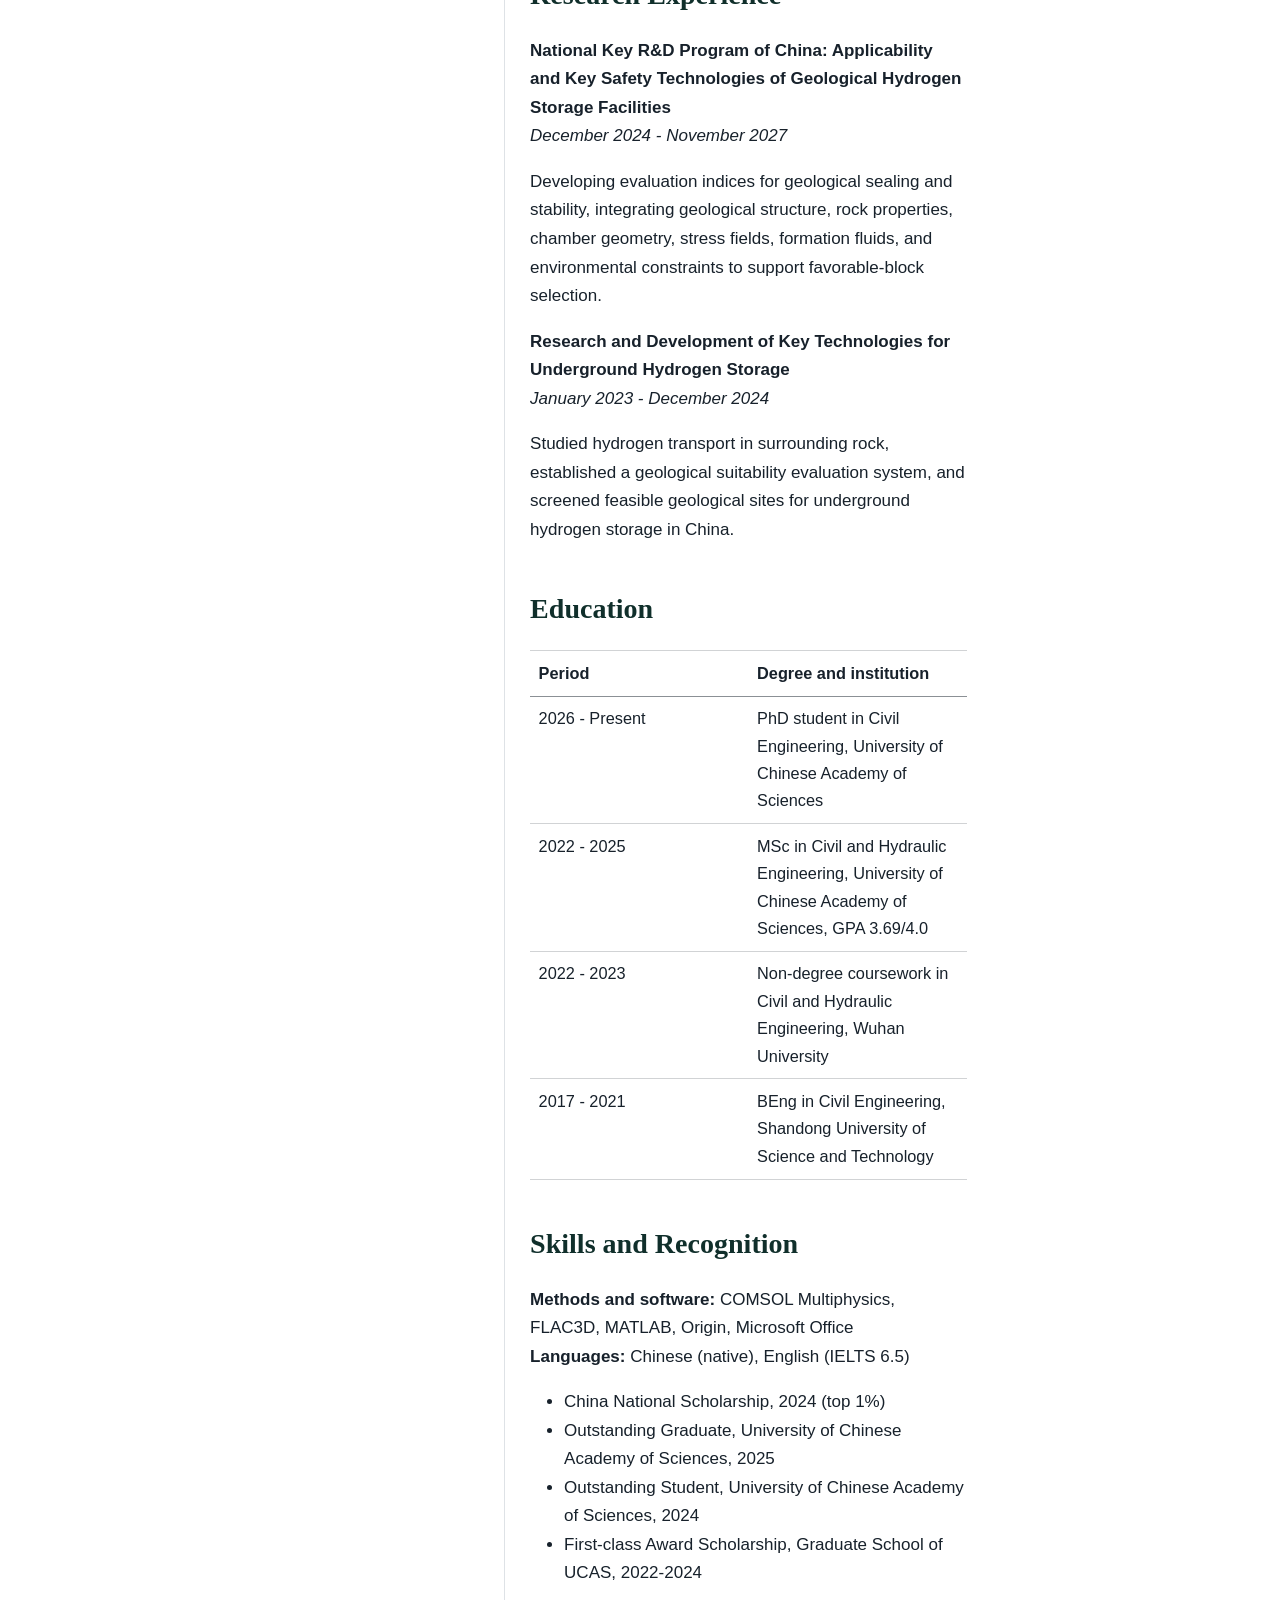
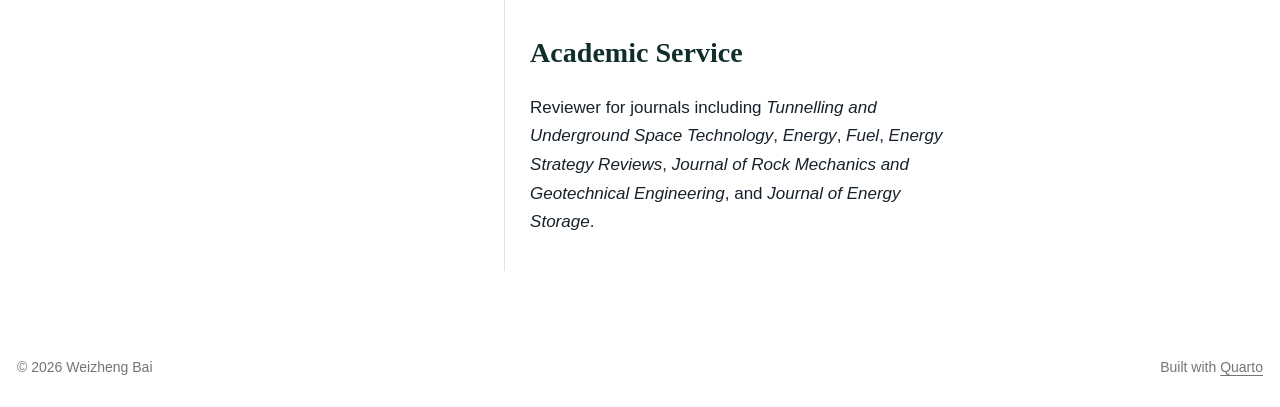
==== commit 93429b25: "Update profile photo" ====
--- a/docs/index.html
+++ b/docs/index.html
@@ -41,7 +41,7 @@
 <link href="site_libs/quarto-html/quarto-syntax-highlighting-15634bcf2e68342d4ad2dfa704d543f6.css" rel="stylesheet" id="quarto-text-highlighting-styles">
 <script src="site_libs/bootstrap/bootstrap.min.js"></script>
 <link href="site_libs/bootstrap/bootstrap-icons.css" rel="stylesheet">
-<link href="site_libs/bootstrap/bootstrap-1063c9e48f84d0d809e05630df6dbede.min.css" rel="stylesheet" append-hash="true" id="quarto-bootstrap" data-mode="light">
+<link href="site_libs/bootstrap/bootstrap-38f248a5468b9bde7c5f75a86fa760f3.min.css" rel="stylesheet" append-hash="true" id="quarto-bootstrap" data-mode="light">
 <script id="quarto-search-options" type="application/json">{
   "location": "navbar",
   "copy-button": false,
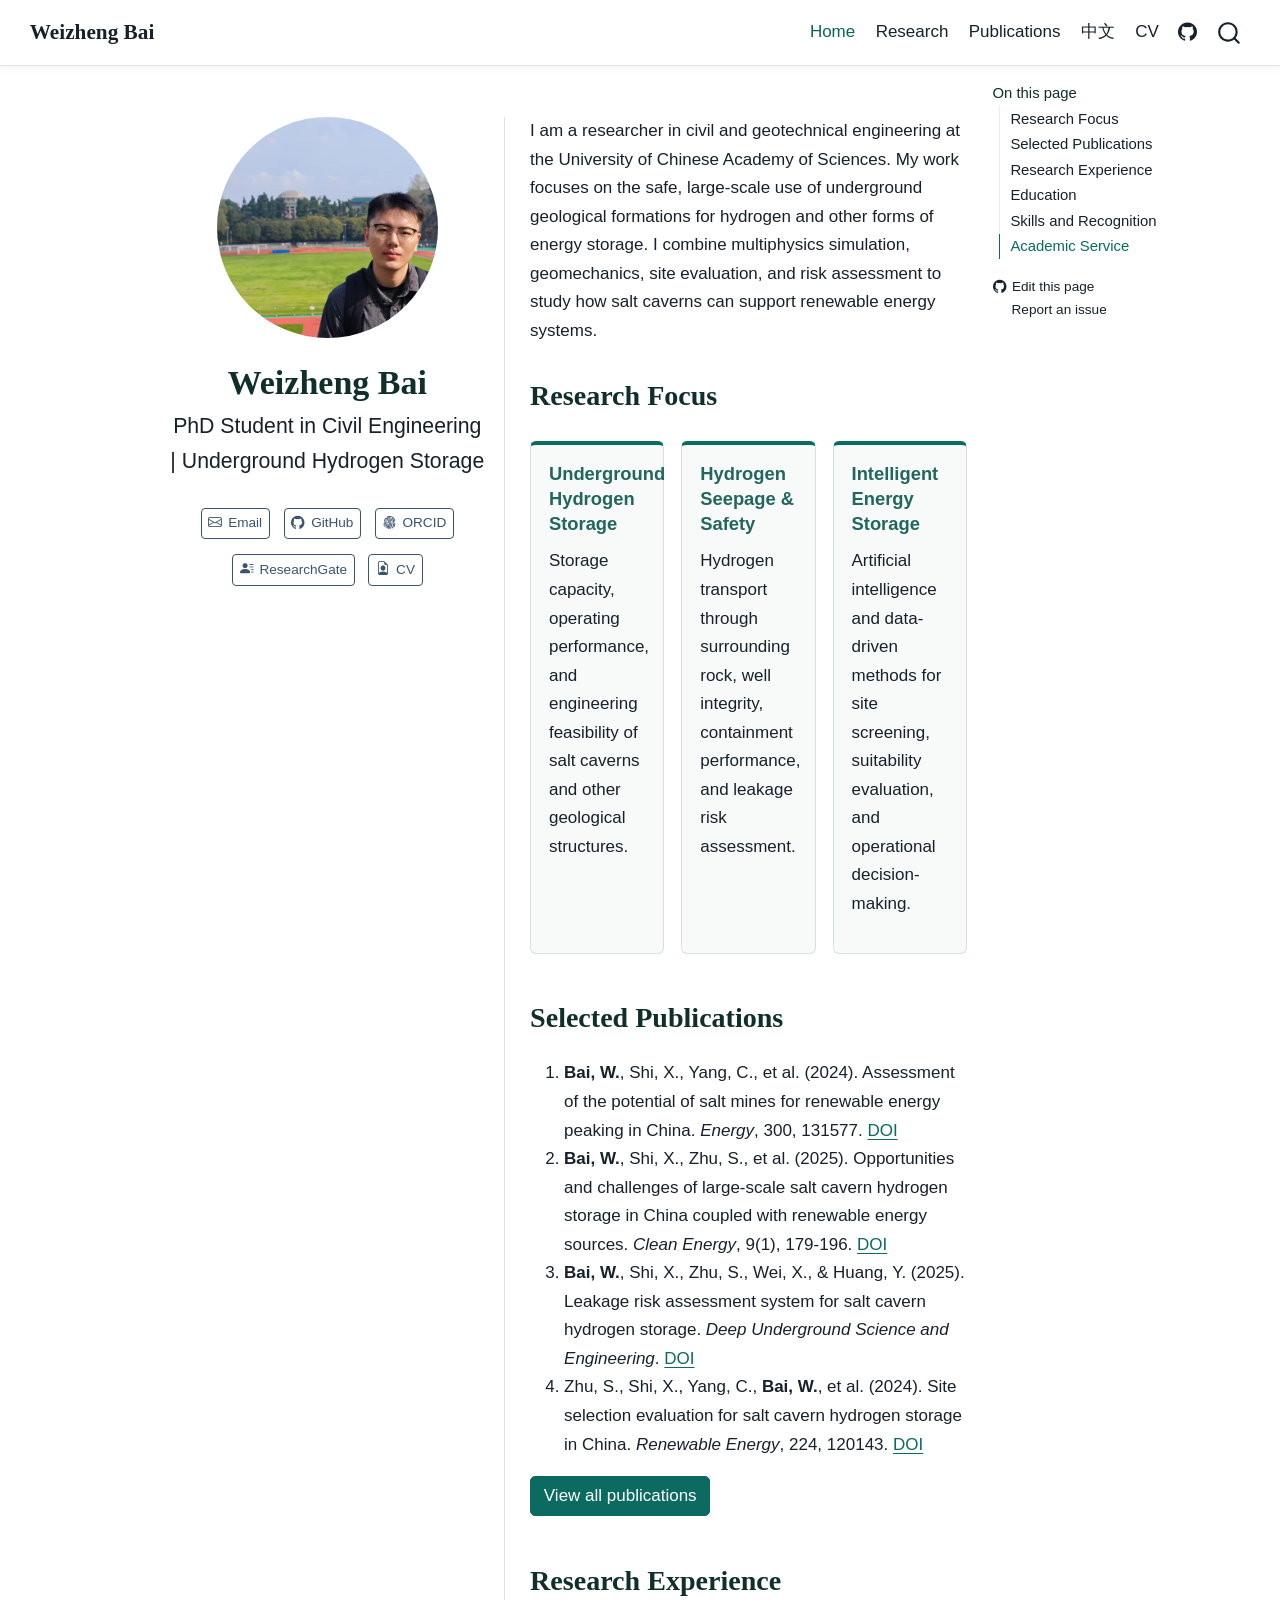
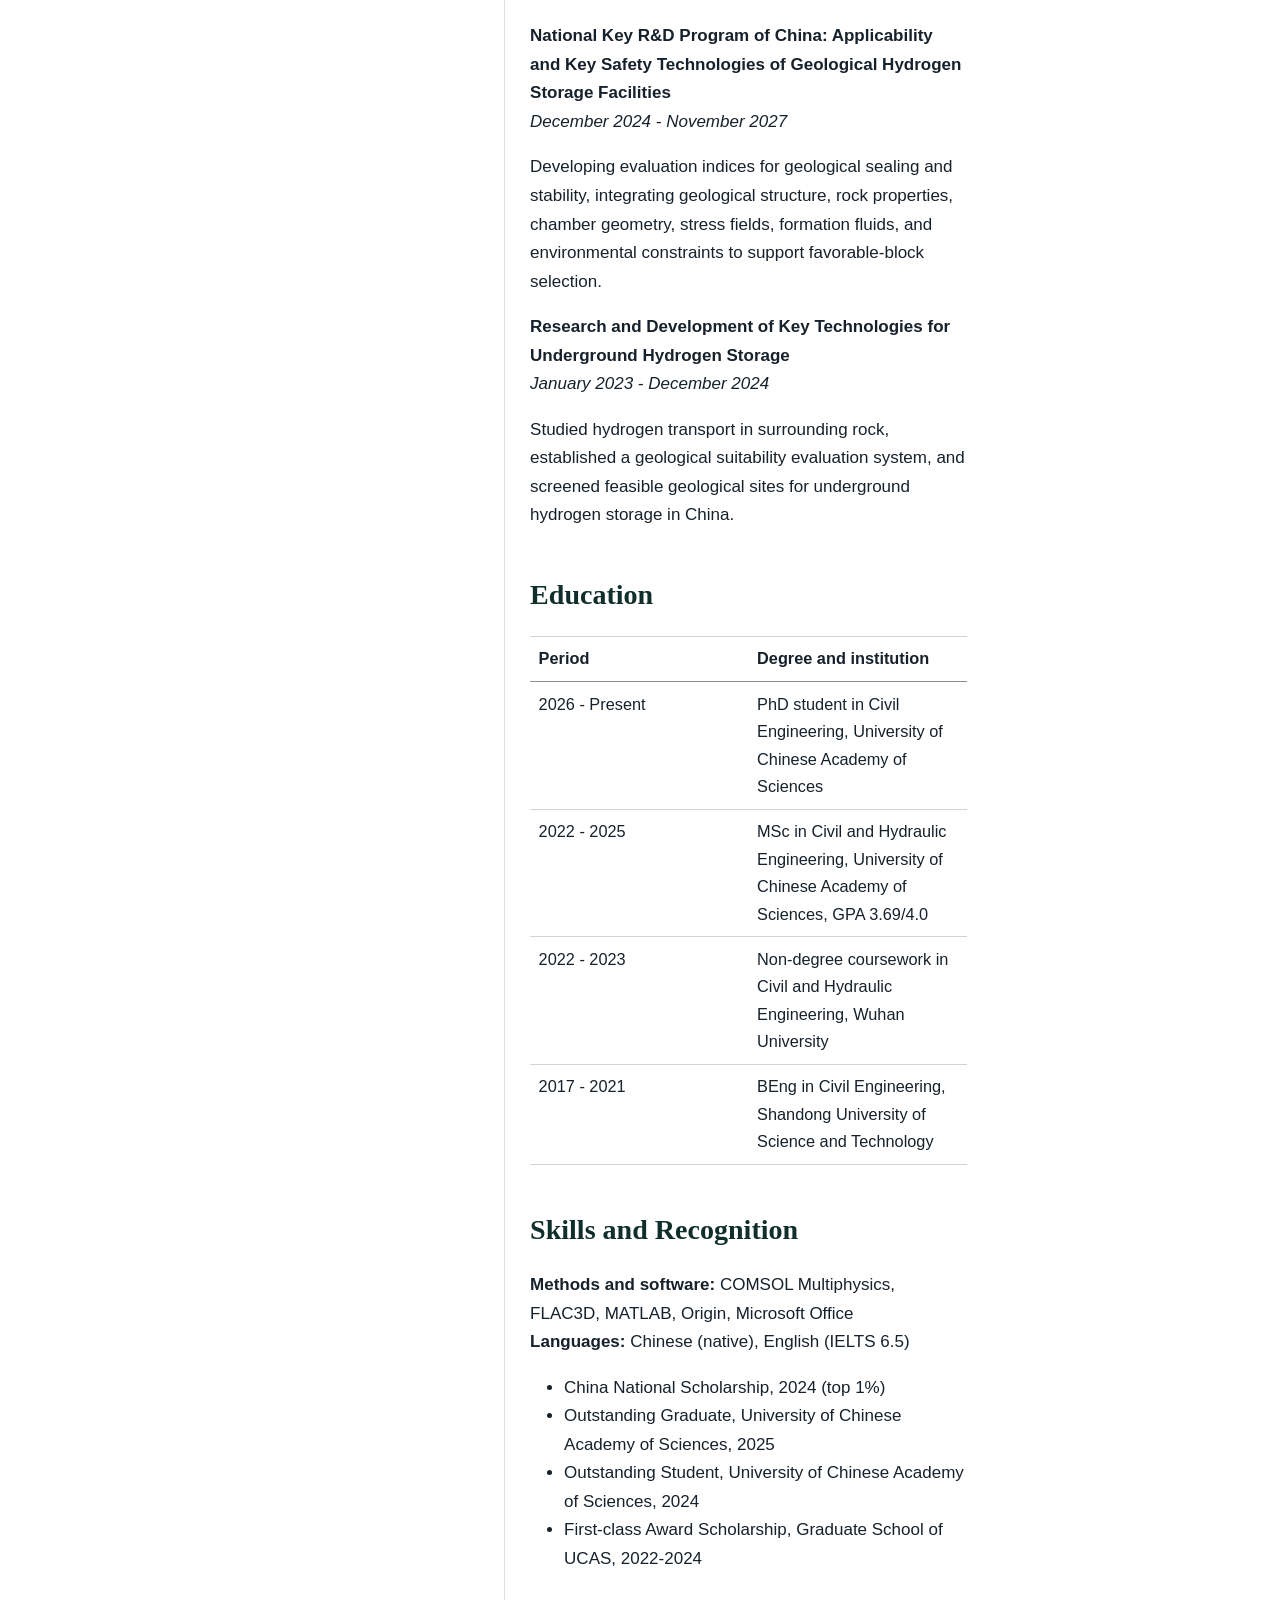
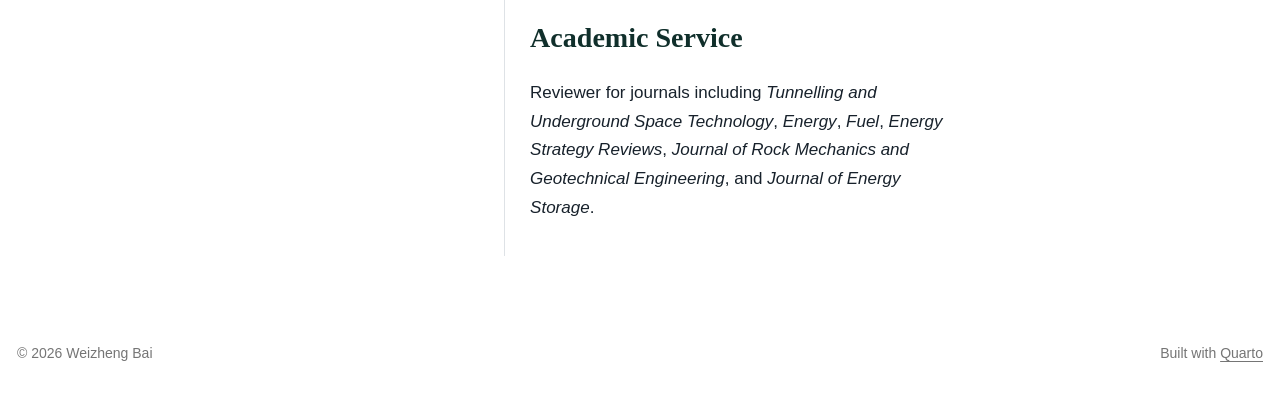
==== commit 33199050: "Refine research focus headings" ====
--- a/docs/index.html
+++ b/docs/index.html
@@ -41,7 +41,7 @@
 <link href="site_libs/quarto-html/quarto-syntax-highlighting-15634bcf2e68342d4ad2dfa704d543f6.css" rel="stylesheet" id="quarto-text-highlighting-styles">
 <script src="site_libs/bootstrap/bootstrap.min.js"></script>
 <link href="site_libs/bootstrap/bootstrap-icons.css" rel="stylesheet">
-<link href="site_libs/bootstrap/bootstrap-38f248a5468b9bde7c5f75a86fa760f3.min.css" rel="stylesheet" append-hash="true" id="quarto-bootstrap" data-mode="light">
+<link href="site_libs/bootstrap/bootstrap-d26a22b31563199eba7ef5374e1b8a1f.min.css" rel="stylesheet" append-hash="true" id="quarto-bootstrap" data-mode="light">
 <script id="quarto-search-options" type="application/json">{
   "location": "navbar",
   "copy-button": false,
@@ -183,15 +183,15 @@
 <h2 data-anchor-id="research-focus">Research Focus</h2>
 <div class="research-grid">
 <section id="underground-hydrogen-storage" class="level3 research-card">
-<h3 data-anchor-id="underground-hydrogen-storage">Underground hydrogen storage</h3>
+<h3 data-anchor-id="underground-hydrogen-storage">Underground Hydrogen Storage</h3>
 <p>Storage capacity, operating performance, and engineering feasibility of salt caverns and other geological structures.</p>
 </section>
-<section id="seepage-and-leakage-safety" class="level3 research-card">
-<h3 data-anchor-id="seepage-and-leakage-safety">Seepage and leakage safety</h3>
+<section id="hydrogen-seepage-safety" class="level3 research-card">
+<h3 data-anchor-id="hydrogen-seepage-safety">Hydrogen Seepage &amp; Safety</h3>
 <p>Hydrogen transport through surrounding rock, well integrity, containment performance, and leakage risk assessment.</p>
 </section>
-<section id="intelligent-underground-energy-systems" class="level3 research-card">
-<h3 data-anchor-id="intelligent-underground-energy-systems">Intelligent underground energy systems</h3>
+<section id="intelligent-energy-storage" class="level3 research-card">
+<h3 data-anchor-id="intelligent-energy-storage">Intelligent Energy Storage</h3>
 <p>Artificial intelligence and data-driven methods for site screening, suitability evaluation, and operational decision-making.</p>
 </section>
 </div>
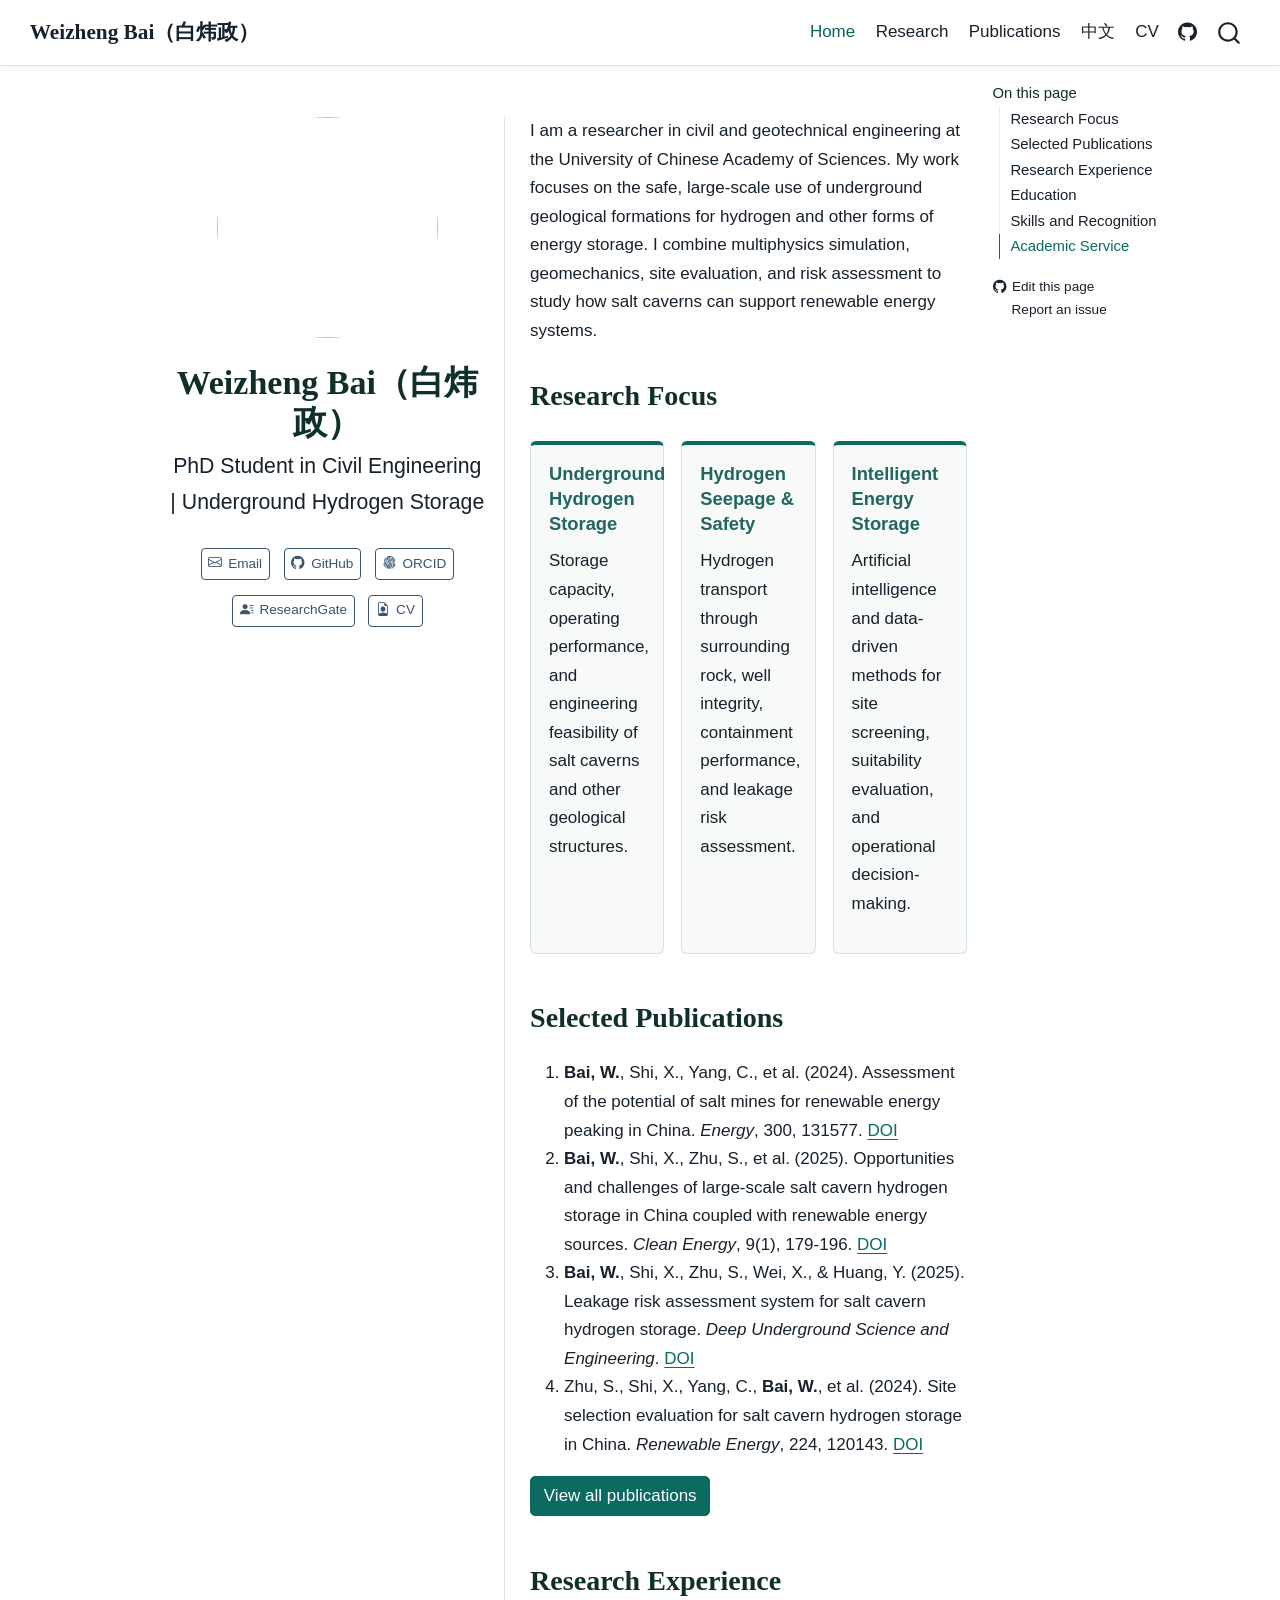
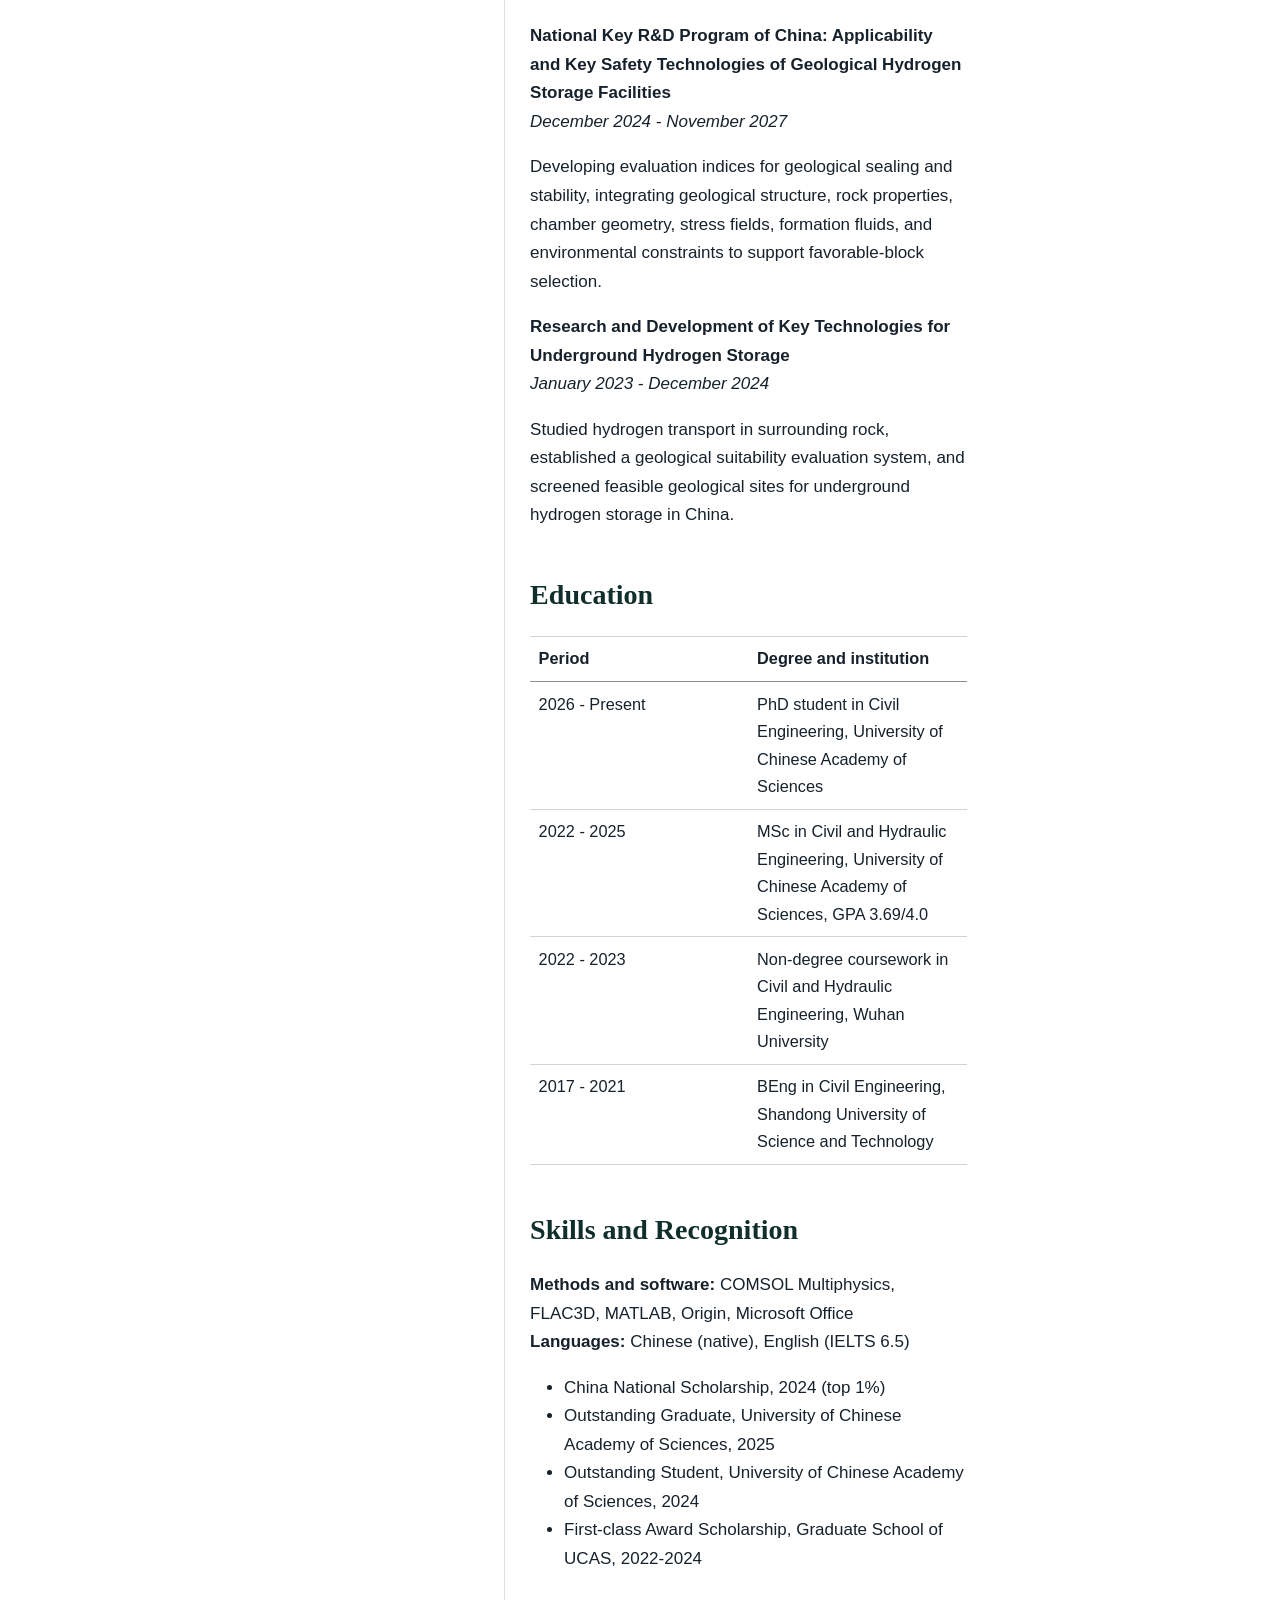
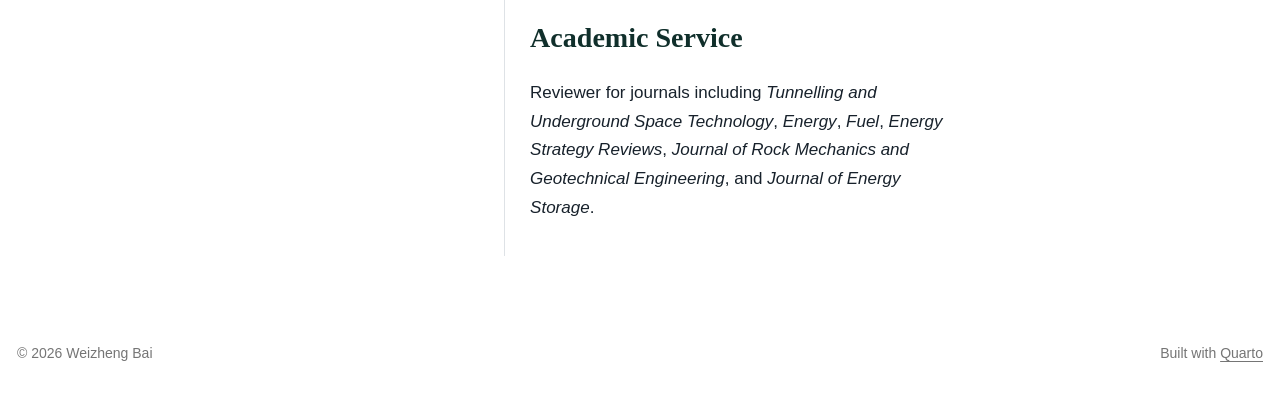
==== commit f824fce0: "Add Chinese name to site title" ====
--- a/docs/index.html
+++ b/docs/index.html
@@ -7,7 +7,7 @@
 <meta name="viewport" content="width=device-width, initial-scale=1.0, user-scalable=yes">
 
 
-<title>Weizheng Bai</title>
+<title>Weizheng Bai（白炜政）</title>
 <style>
 /* Default styles provided by pandoc.
 ** See https://pandoc.org/MANUAL.html#variables-for-html for config info.
@@ -82,7 +82,7 @@
       <div class="navbar-container container-fluid">
       <div class="navbar-brand-container mx-auto">
     <a class="navbar-brand" href="./index.html">
-    <span class="navbar-title">Weizheng Bai</span>
+    <span class="navbar-title">Weizheng Bai（白炜政）</span>
     </a>
   </div>
             <div id="quarto-search" class="" title="Search"></div>
@@ -143,11 +143,11 @@
 <!-- main -->
 <div class="quarto-about-trestles">
   <div class="about-entity">
-    <img src="images/bio-photo.jpg" class="about-image
+    <img src="C:\Users\16526\Desktop\Weizheng Bai_2024" class="about-image
   round " style="height: 13em; width: 13em;">
 <header id="title-block-header" class="quarto-title-block default">
 <div class="quarto-title">
-<h1 class="title">Weizheng Bai</h1>
+<h1 class="title">Weizheng Bai（白炜政）</h1>
 <p class="subtitle lead">PhD Student in Civil Engineering | Underground Hydrogen Storage</p>
 </div>
 <div class="quarto-title-meta">
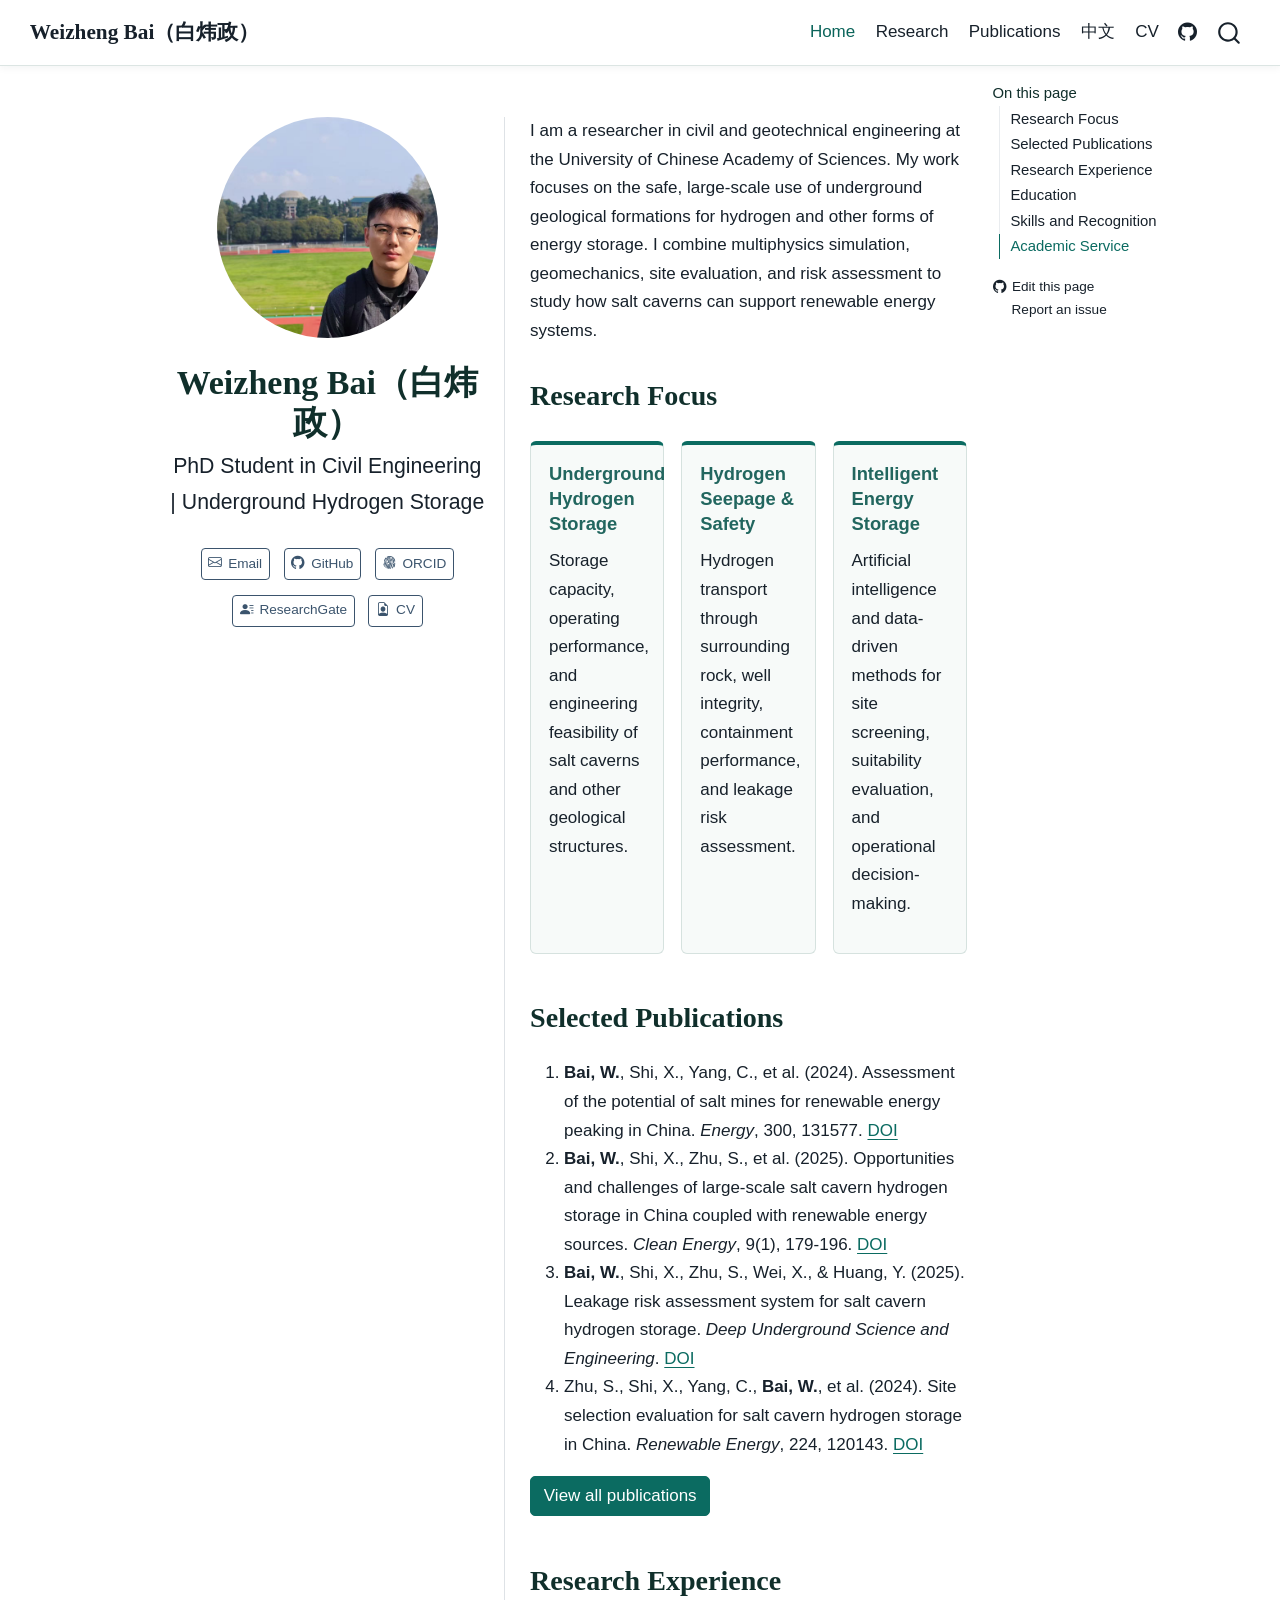
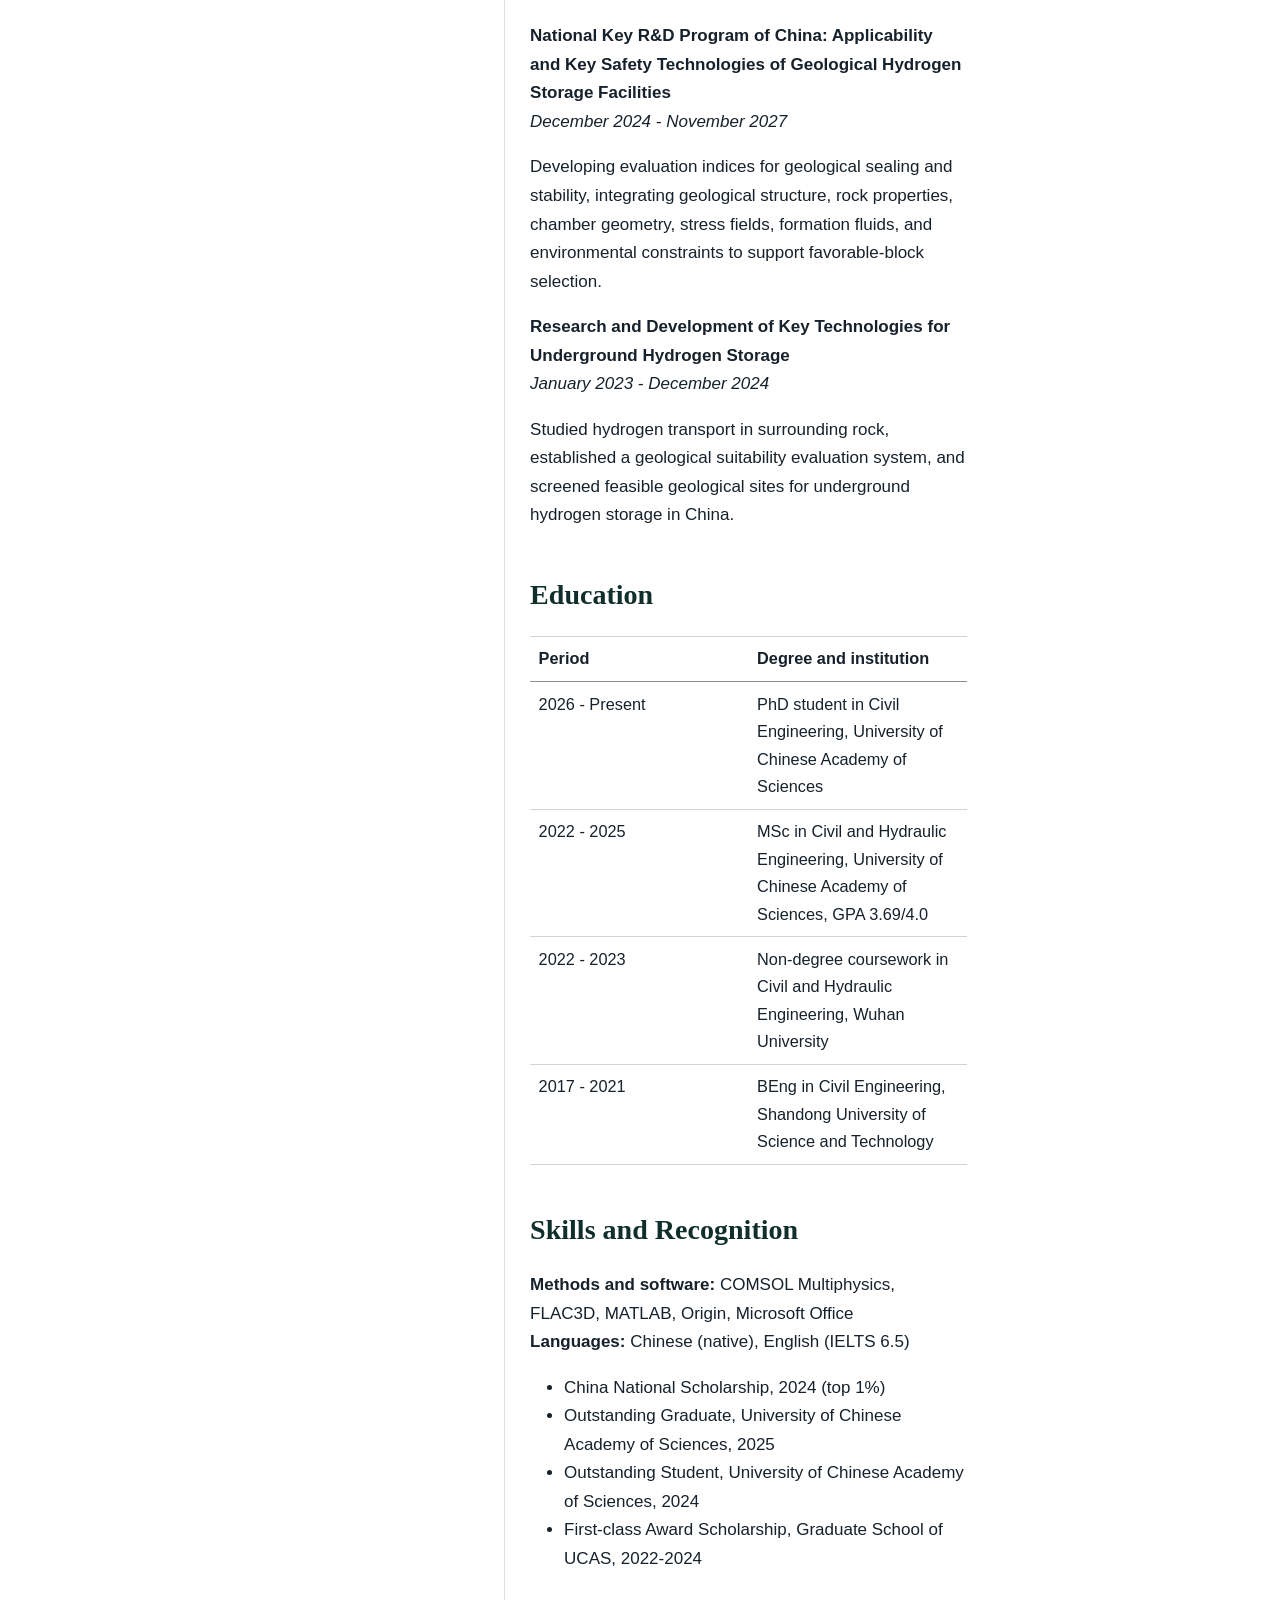
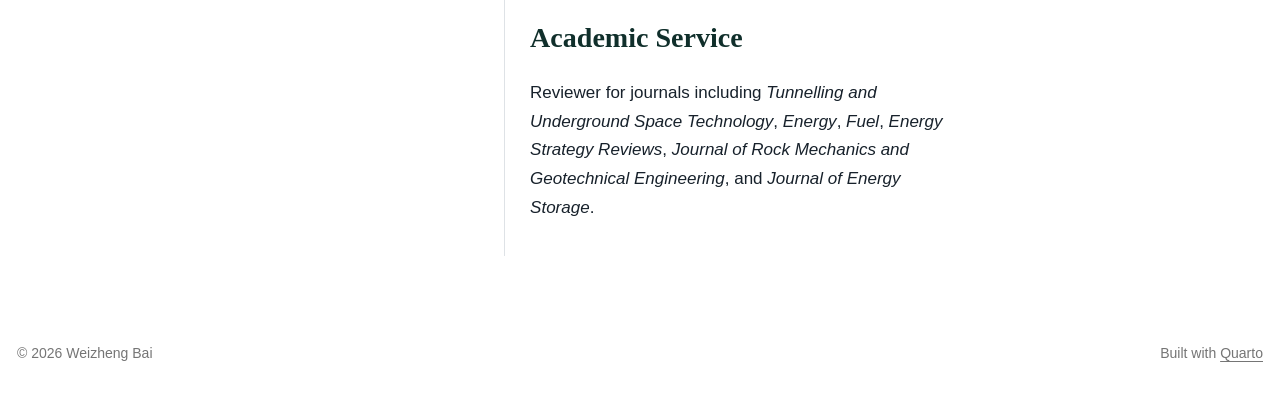
==== commit 647d5c5b: "Fix profile image path and add SEO metadata" ====
--- a/docs/index.html
+++ b/docs/index.html
@@ -6,6 +6,8 @@
 
 <meta name="viewport" content="width=device-width, initial-scale=1.0, user-scalable=yes">
 
+<meta name="keywords" content="Weizheng Bai, 白炜政, underground hydrogen storage, salt cavern, geomechanics, hydrogen seepage, energy storage">
+<meta name="description" content="Weizheng Bai（白炜政） researches underground hydrogen storage, salt cavern geomechanics, hydrogen seepage, leakage safety, and intelligent energy storage.">
 
 <title>Weizheng Bai（白炜政）</title>
 <style>
@@ -41,7 +43,7 @@
 <link href="site_libs/quarto-html/quarto-syntax-highlighting-15634bcf2e68342d4ad2dfa704d543f6.css" rel="stylesheet" id="quarto-text-highlighting-styles">
 <script src="site_libs/bootstrap/bootstrap.min.js"></script>
 <link href="site_libs/bootstrap/bootstrap-icons.css" rel="stylesheet">
-<link href="site_libs/bootstrap/bootstrap-d26a22b31563199eba7ef5374e1b8a1f.min.css" rel="stylesheet" append-hash="true" id="quarto-bootstrap" data-mode="light">
+<link href="site_libs/bootstrap/bootstrap-02aa60ebfeb4407a32ef1752dc6c49e7.min.css" rel="stylesheet" append-hash="true" id="quarto-bootstrap" data-mode="light">
 <script id="quarto-search-options" type="application/json">{
   "location": "navbar",
   "copy-button": false,
@@ -72,6 +74,10 @@
 <style>html{ scroll-behavior: smooth; }</style>
 
 
+<meta property="og:title" content="Weizheng Bai（白炜政）">
+<meta property="og:description" content="Weizheng Bai（白炜政） researches underground hydrogen storage, salt cavern geomechanics, hydrogen seepage, leakage safety, and intelligent energy storage.">
+<meta property="og:image" content="https://lesliewhitebai.github.io/Weizheng-Bai/images/bio-photo.jpg">
+<meta property="og:site_name" content="Weizheng Bai（白炜政）">
 </head>
 
 <body class="nav-fixed quarto-light">
@@ -143,15 +149,26 @@
 <!-- main -->
 <div class="quarto-about-trestles">
   <div class="about-entity">
-    <img src="C:\Users\16526\Desktop\Weizheng Bai_2024" class="about-image
+    <img src="images/bio-photo.jpg" class="about-image
   round " style="height: 13em; width: 13em;">
 <header id="title-block-header" class="quarto-title-block default">
 <div class="quarto-title">
 <h1 class="title">Weizheng Bai（白炜政）</h1>
 <p class="subtitle lead">PhD Student in Civil Engineering | Underground Hydrogen Storage</p>
 </div>
+<div>
+  <div class="description">
+    Weizheng Bai（白炜政） researches underground hydrogen storage, salt cavern geomechanics, hydrogen seepage, leakage safety, and intelligent energy storage.
+  </div>
+</div>
 <div class="quarto-title-meta">
   </div>
+<div>
+  <div class="keywords">
+    <div class="block-title">Keywords</div>
+    <p>Weizheng Bai, 白炜政, underground hydrogen storage, salt cavern, geomechanics, hydrogen seepage, energy storage</p>
+  </div>
+</div>
 </header>
     <div class="about-links">
   <a href="mailto:baiweizheng22@mails.ucas.ac.cn" class="about-link" rel="" target="">
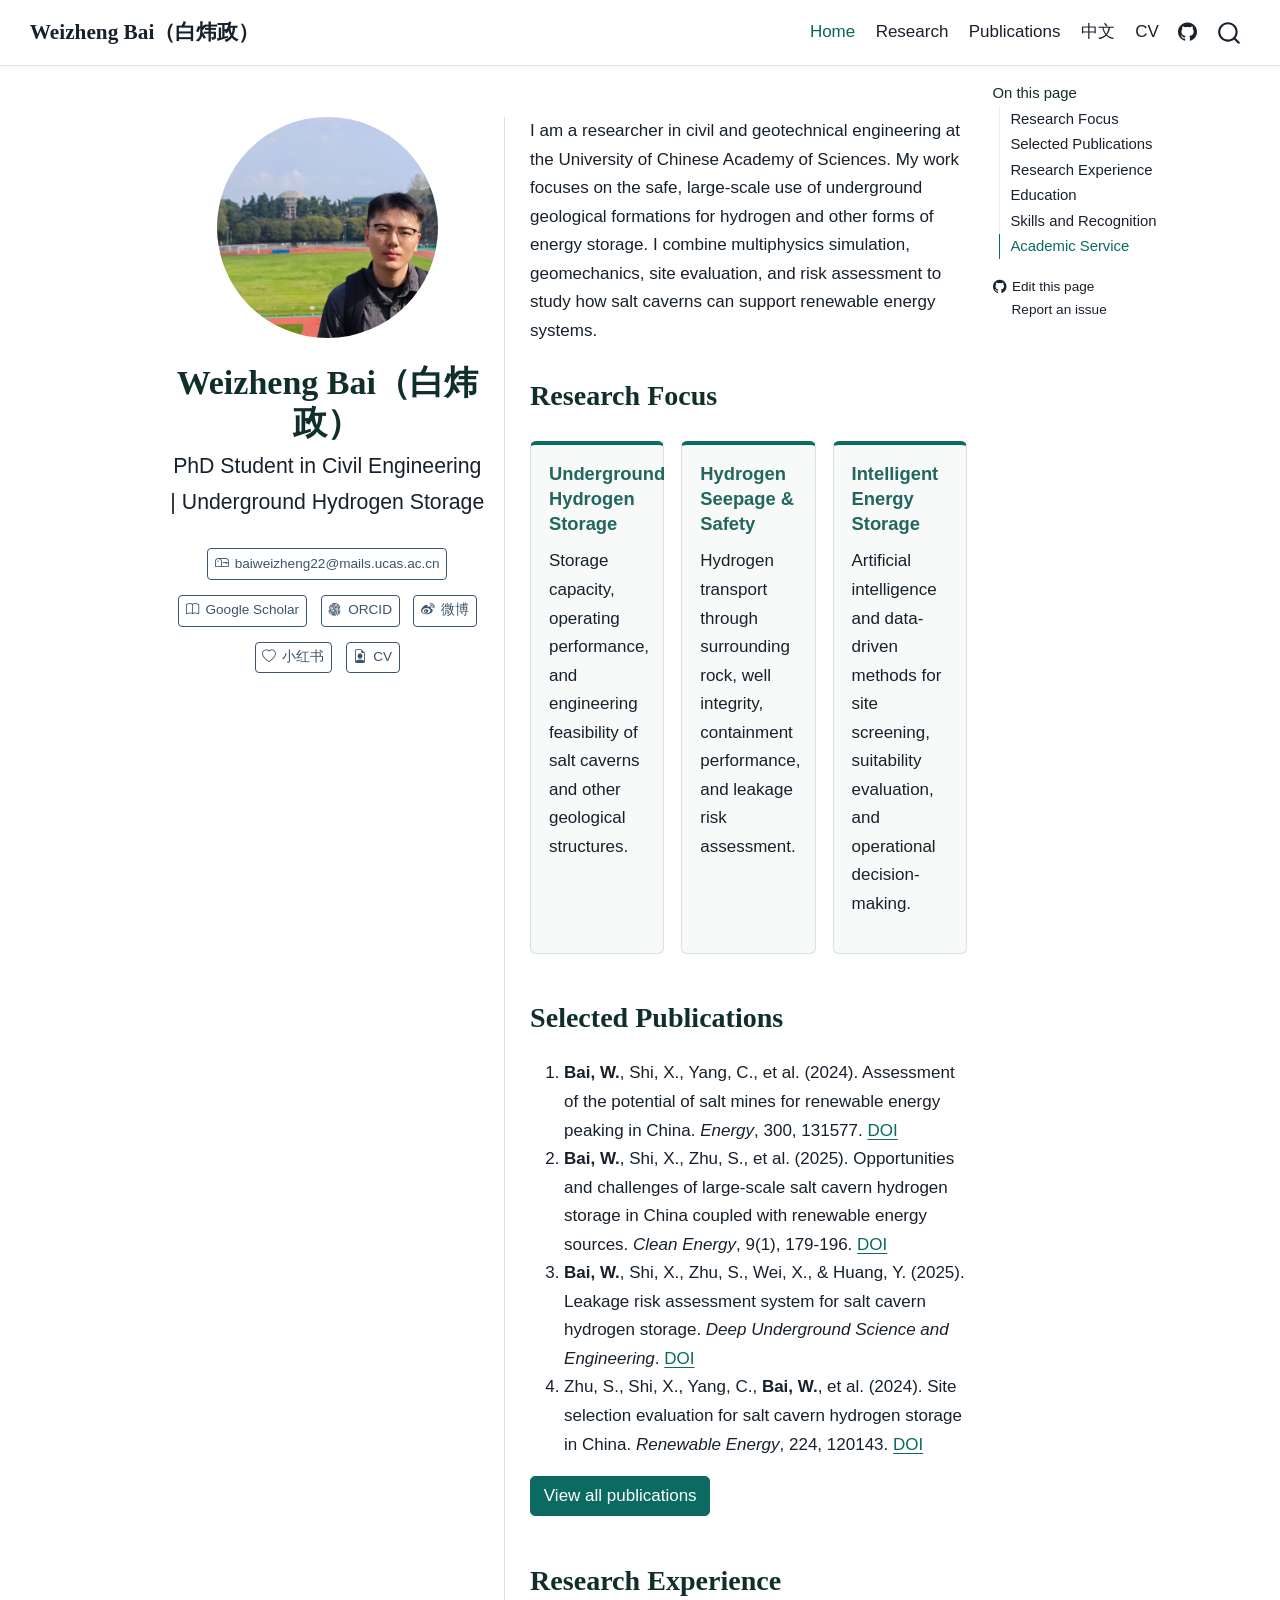
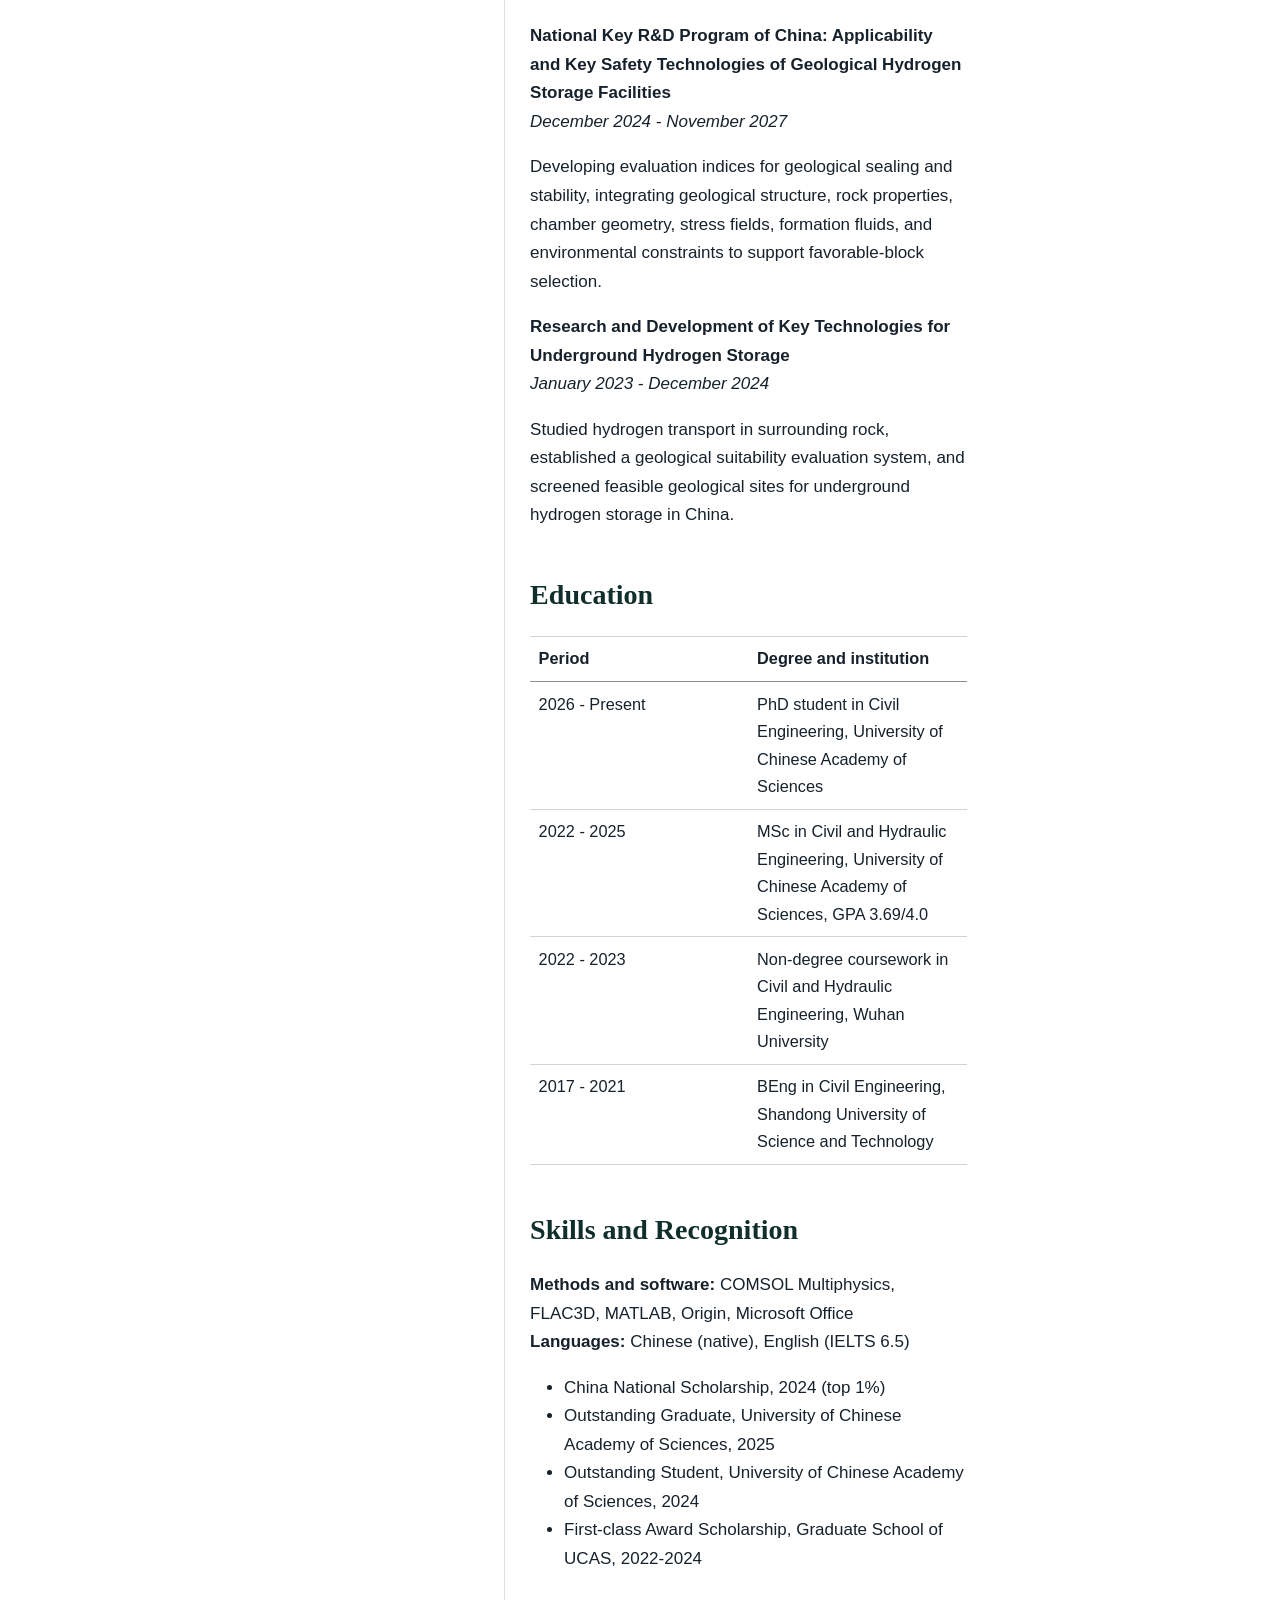
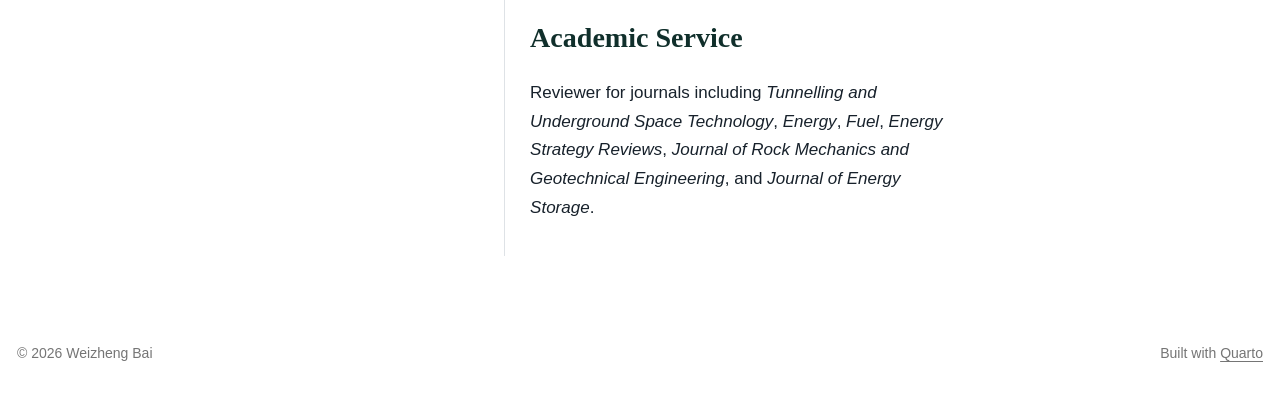
==== commit 0a9c951f: "Update academic and social profile links" ====
--- a/docs/index.html
+++ b/docs/index.html
@@ -172,22 +172,26 @@
 </header>
     <div class="about-links">
   <a href="mailto:baiweizheng22@mails.ucas.ac.cn" class="about-link" rel="" target="">
-    <i class="bi bi-envelope"></i>
-     <span class="about-link-text">Email</span>
+    <i class="bi bi-mailbox"></i>
+     <span class="about-link-text">baiweizheng22@mails.ucas.ac.cn</span>
   </a>
-  <a href="https://github.com/LeslieWhiteBai" class="about-link" rel="" target="">
-    <i class="bi bi-github"></i>
-     <span class="about-link-text">GitHub</span>
+  <a href="https://scholar.google.com/citations?user=vqyiqNgAAAAJ&amp;hl=zh-CN&amp;oi=ao" class="about-link" rel="" target="">
+    <i class="bi bi-book"></i>
+     <span class="about-link-text">Google Scholar</span>
   </a>
   <a href="https://orcid.org/0009-0000-6673-3838" class="about-link" rel="" target="">
     <i class="bi bi-fingerprint"></i>
      <span class="about-link-text">ORCID</span>
   </a>
-  <a href="https://www.researchgate.net/profile/Weizheng-Bai-2" class="about-link" rel="" target="">
-    <i class="bi bi-person-lines-fill"></i>
-     <span class="about-link-text">ResearchGate</span>
+  <a href="https://www.weibo.com/u/7817044578" class="about-link" rel="" target="">
+    <i class="bi bi-sina-weibo"></i>
+     <span class="about-link-text">微博</span>
   </a>
-  <a href="https://lesliewhitebai.github.io/Weizheng-Bai/CV.pdf" class="about-link" rel="" target="">
+  <a href="https://www.xiaohongshu.com/user/profile/5e5fb0a70000000001007a88?xsec_token=AB3GLf7TV9coqTZ78EIzCEQmd9ubKKUJRaP2d9uN2umB8%3D&amp;xsec_source=pc_search" class="about-link" rel="" target="">
+    <i class="bi bi-heart"></i>
+     <span class="about-link-text">小红书</span>
+  </a>
+  <a href="https://lesliewhitebai.github.io/Weizheng-Bai/CV-Weizheng%20Bai.pdf" class="about-link" rel="" target="">
     <i class="bi bi-file-earmark-person"></i>
      <span class="about-link-text">CV</span>
   </a>
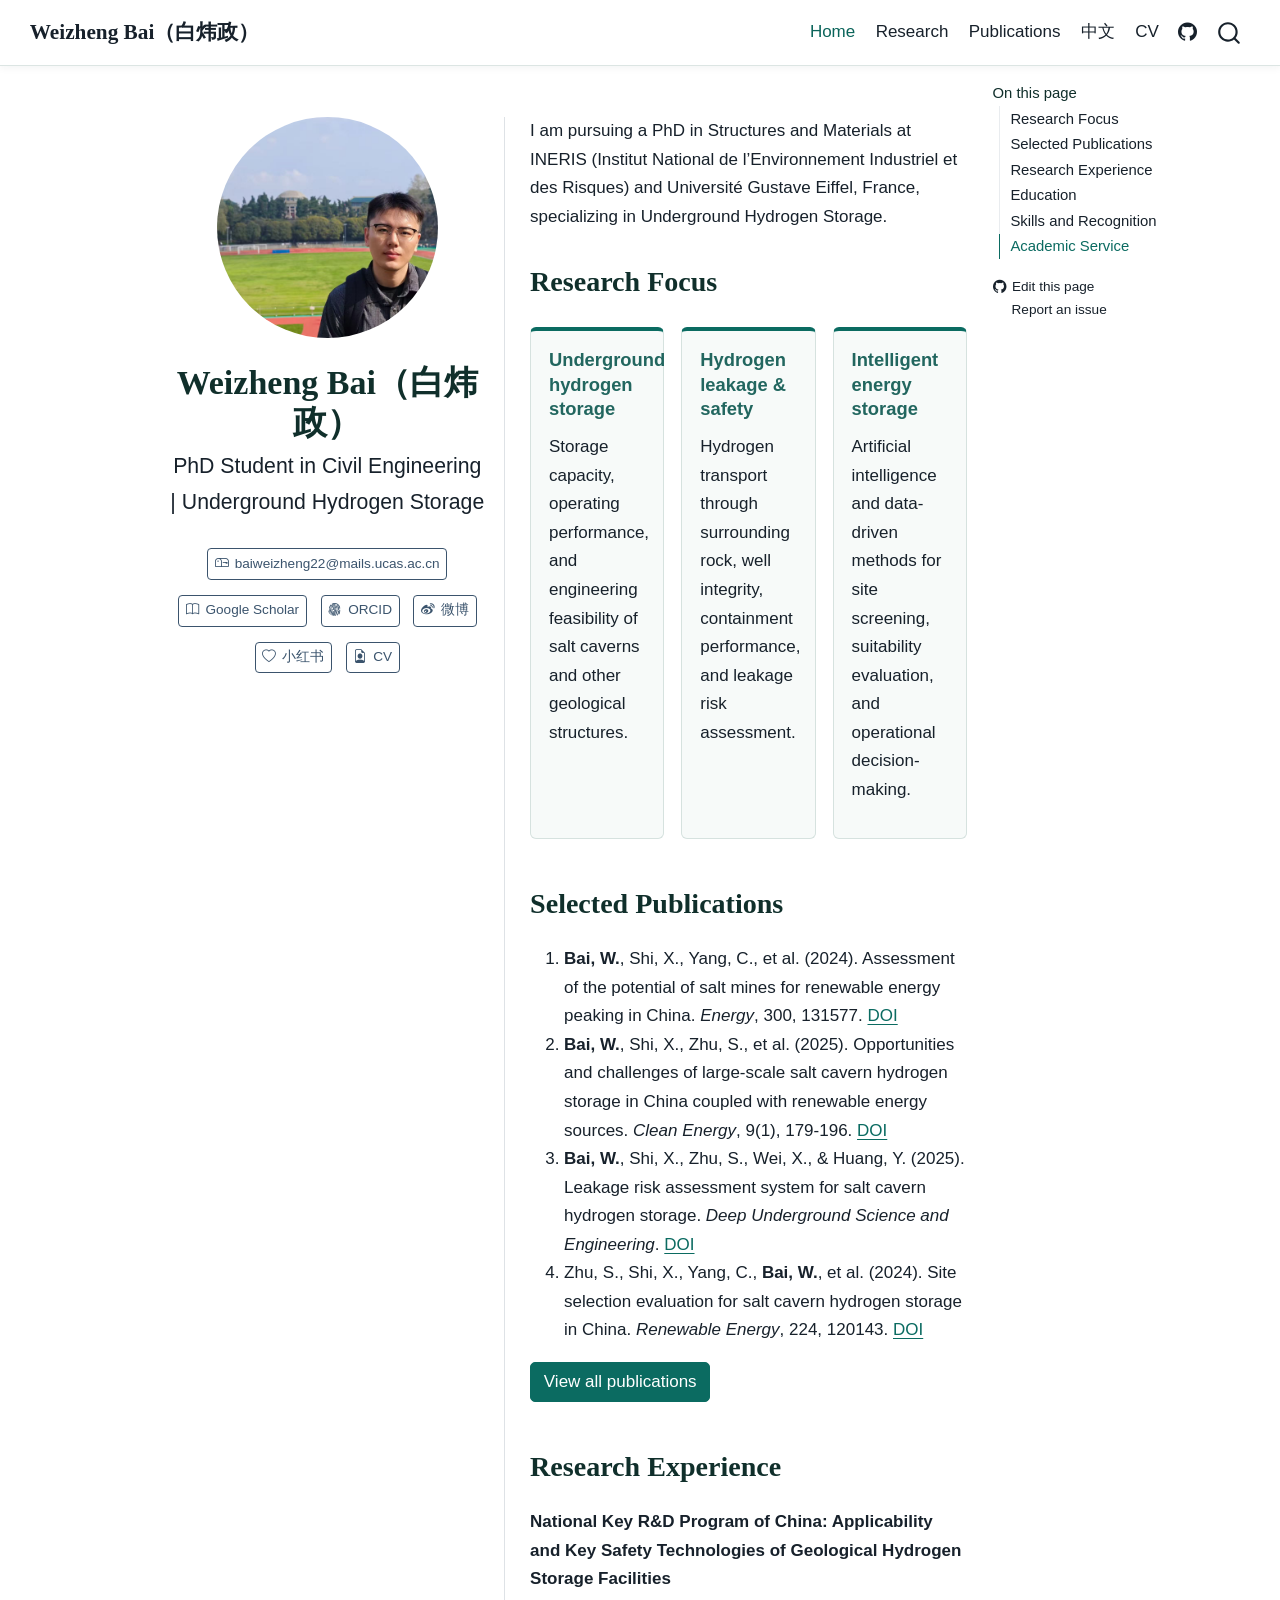
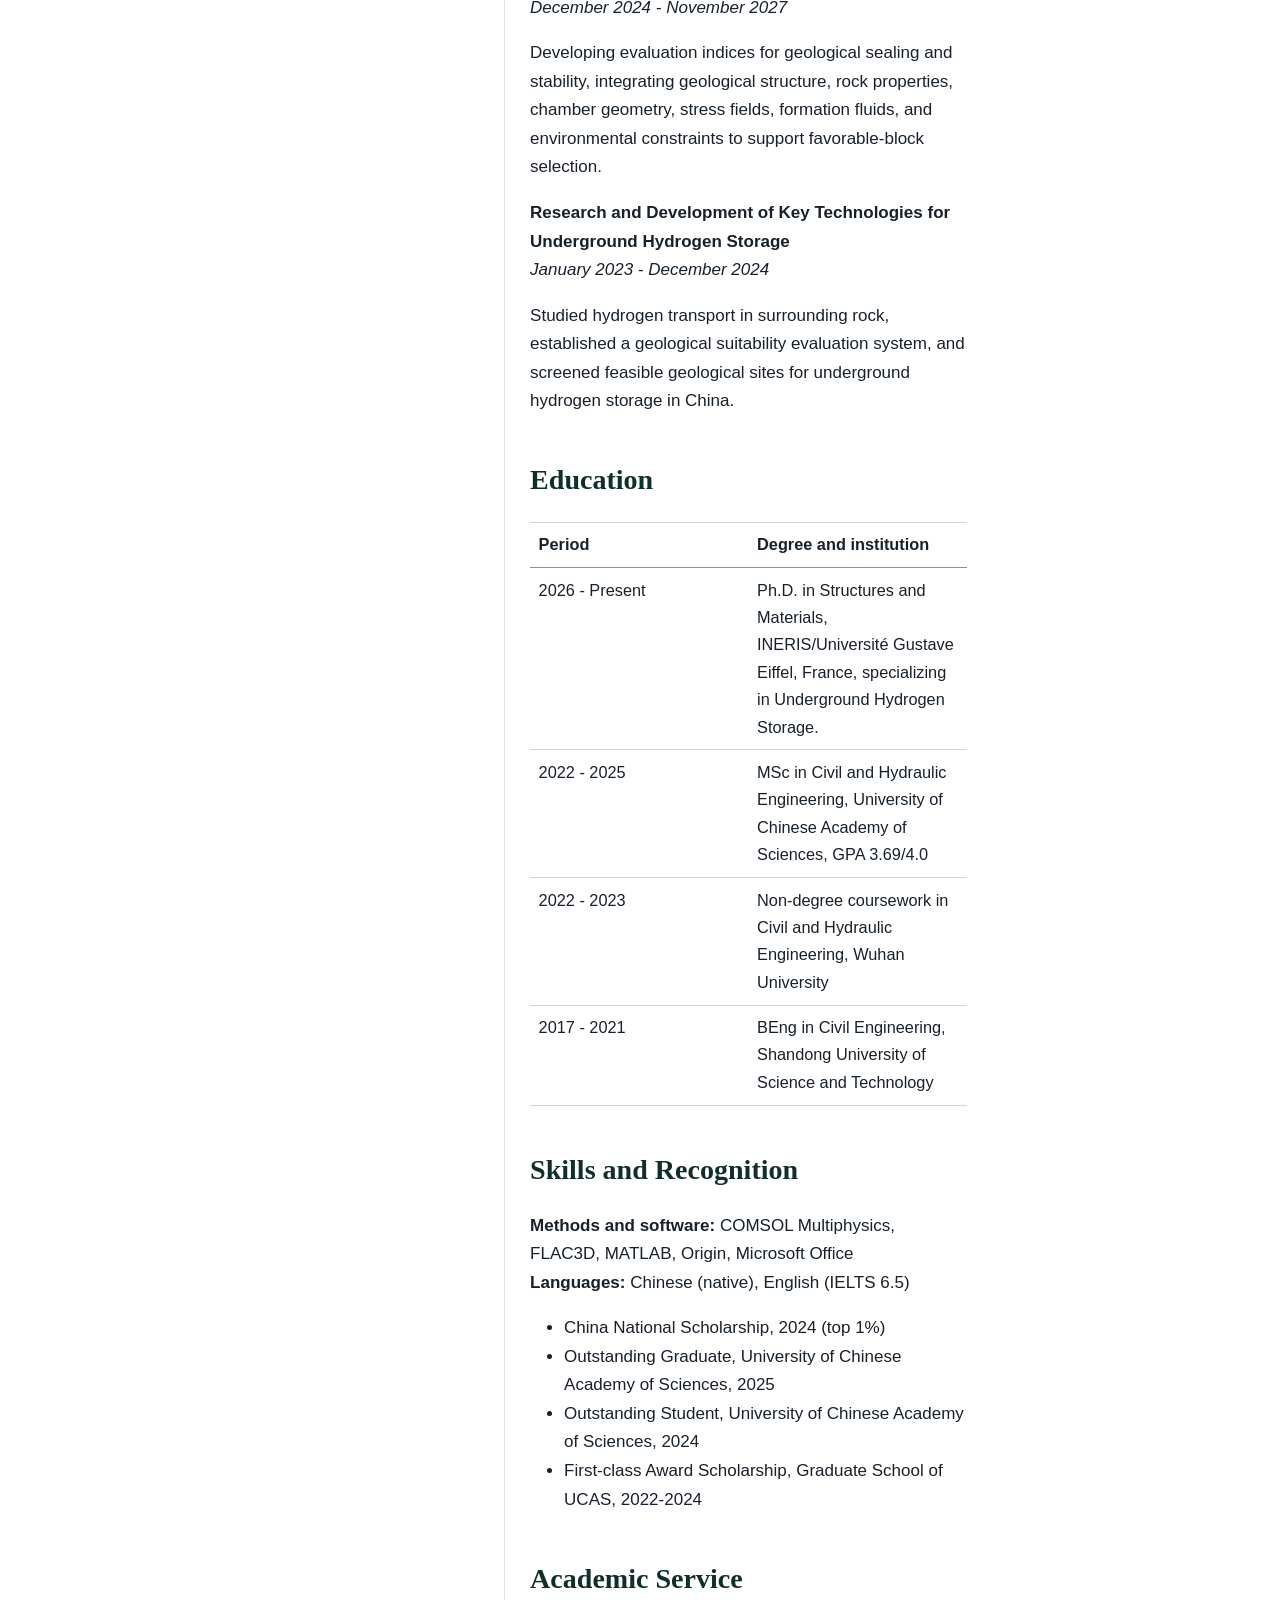
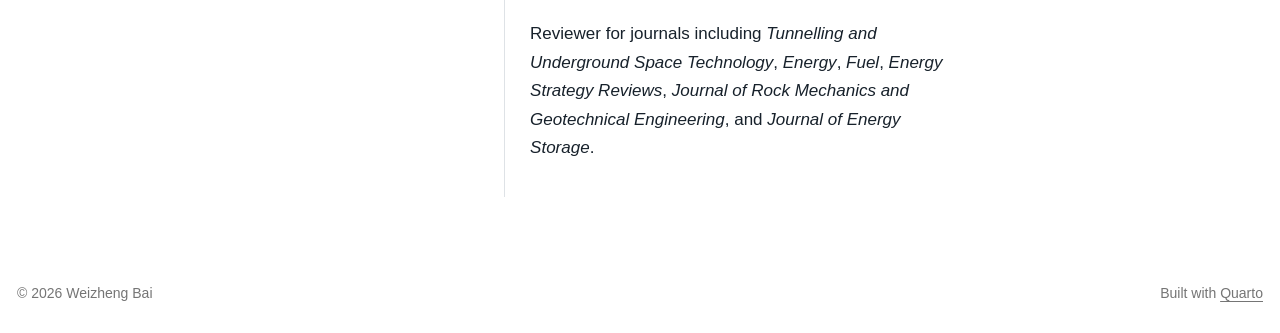
==== commit 773f0434: "Update PhD profile and research focus" ====
--- a/docs/index.html
+++ b/docs/index.html
@@ -199,20 +199,20 @@
   </div>
   <div class="about-contents"><main class="content" id="quarto-document-content">
 
-<p>I am a researcher in civil and geotechnical engineering at the University of Chinese Academy of Sciences. My work focuses on the safe, large-scale use of underground geological formations for hydrogen and other forms of energy storage. I combine multiphysics simulation, geomechanics, site evaluation, and risk assessment to study how salt caverns can support renewable energy systems.</p>
+<p>I am pursuing a PhD in Structures and Materials at INERIS (Institut National de l’Environnement Industriel et des Risques) and Université Gustave Eiffel, France, specializing in Underground Hydrogen Storage.</p>
 <section id="research-focus" class="level2">
 <h2 data-anchor-id="research-focus">Research Focus</h2>
 <div class="research-grid">
 <section id="underground-hydrogen-storage" class="level3 research-card">
-<h3 data-anchor-id="underground-hydrogen-storage">Underground Hydrogen Storage</h3>
+<h3 data-anchor-id="underground-hydrogen-storage">Underground hydrogen storage</h3>
 <p>Storage capacity, operating performance, and engineering feasibility of salt caverns and other geological structures.</p>
 </section>
-<section id="hydrogen-seepage-safety" class="level3 research-card">
-<h3 data-anchor-id="hydrogen-seepage-safety">Hydrogen Seepage &amp; Safety</h3>
+<section id="hydrogen-leakage-safety" class="level3 research-card">
+<h3 data-anchor-id="hydrogen-leakage-safety">Hydrogen leakage &amp; safety</h3>
 <p>Hydrogen transport through surrounding rock, well integrity, containment performance, and leakage risk assessment.</p>
 </section>
 <section id="intelligent-energy-storage" class="level3 research-card">
-<h3 data-anchor-id="intelligent-energy-storage">Intelligent Energy Storage</h3>
+<h3 data-anchor-id="intelligent-energy-storage">Intelligent energy storage</h3>
 <p>Artificial intelligence and data-driven methods for site screening, suitability evaluation, and operational decision-making.</p>
 </section>
 </div>
@@ -250,7 +250,7 @@
 <tbody>
 <tr class="odd">
 <td>2026 - Present</td>
-<td>PhD student in Civil Engineering, University of Chinese Academy of Sciences</td>
+<td>Ph.D.&nbsp;in Structures and Materials, INERIS/Université Gustave Eiffel, France, specializing in Underground Hydrogen Storage.</td>
 </tr>
 <tr class="even">
 <td>2022 - 2025</td>
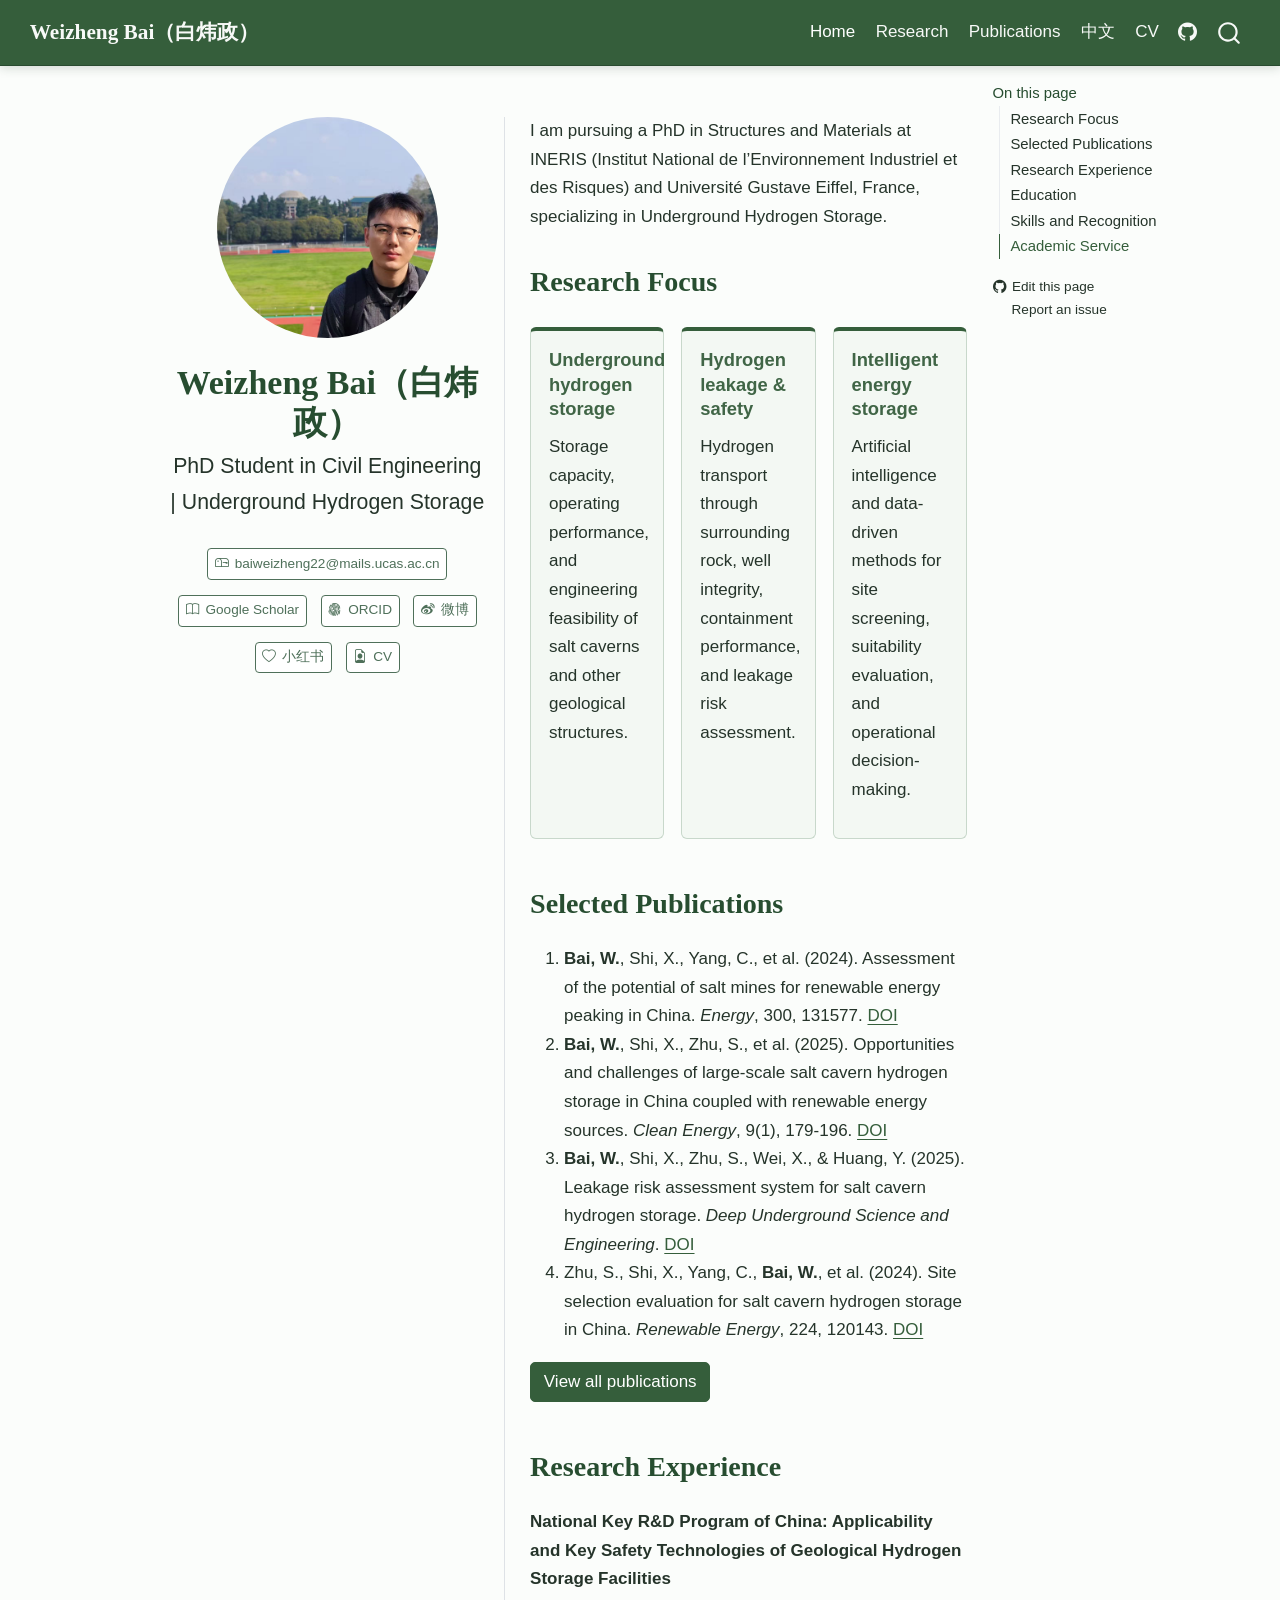
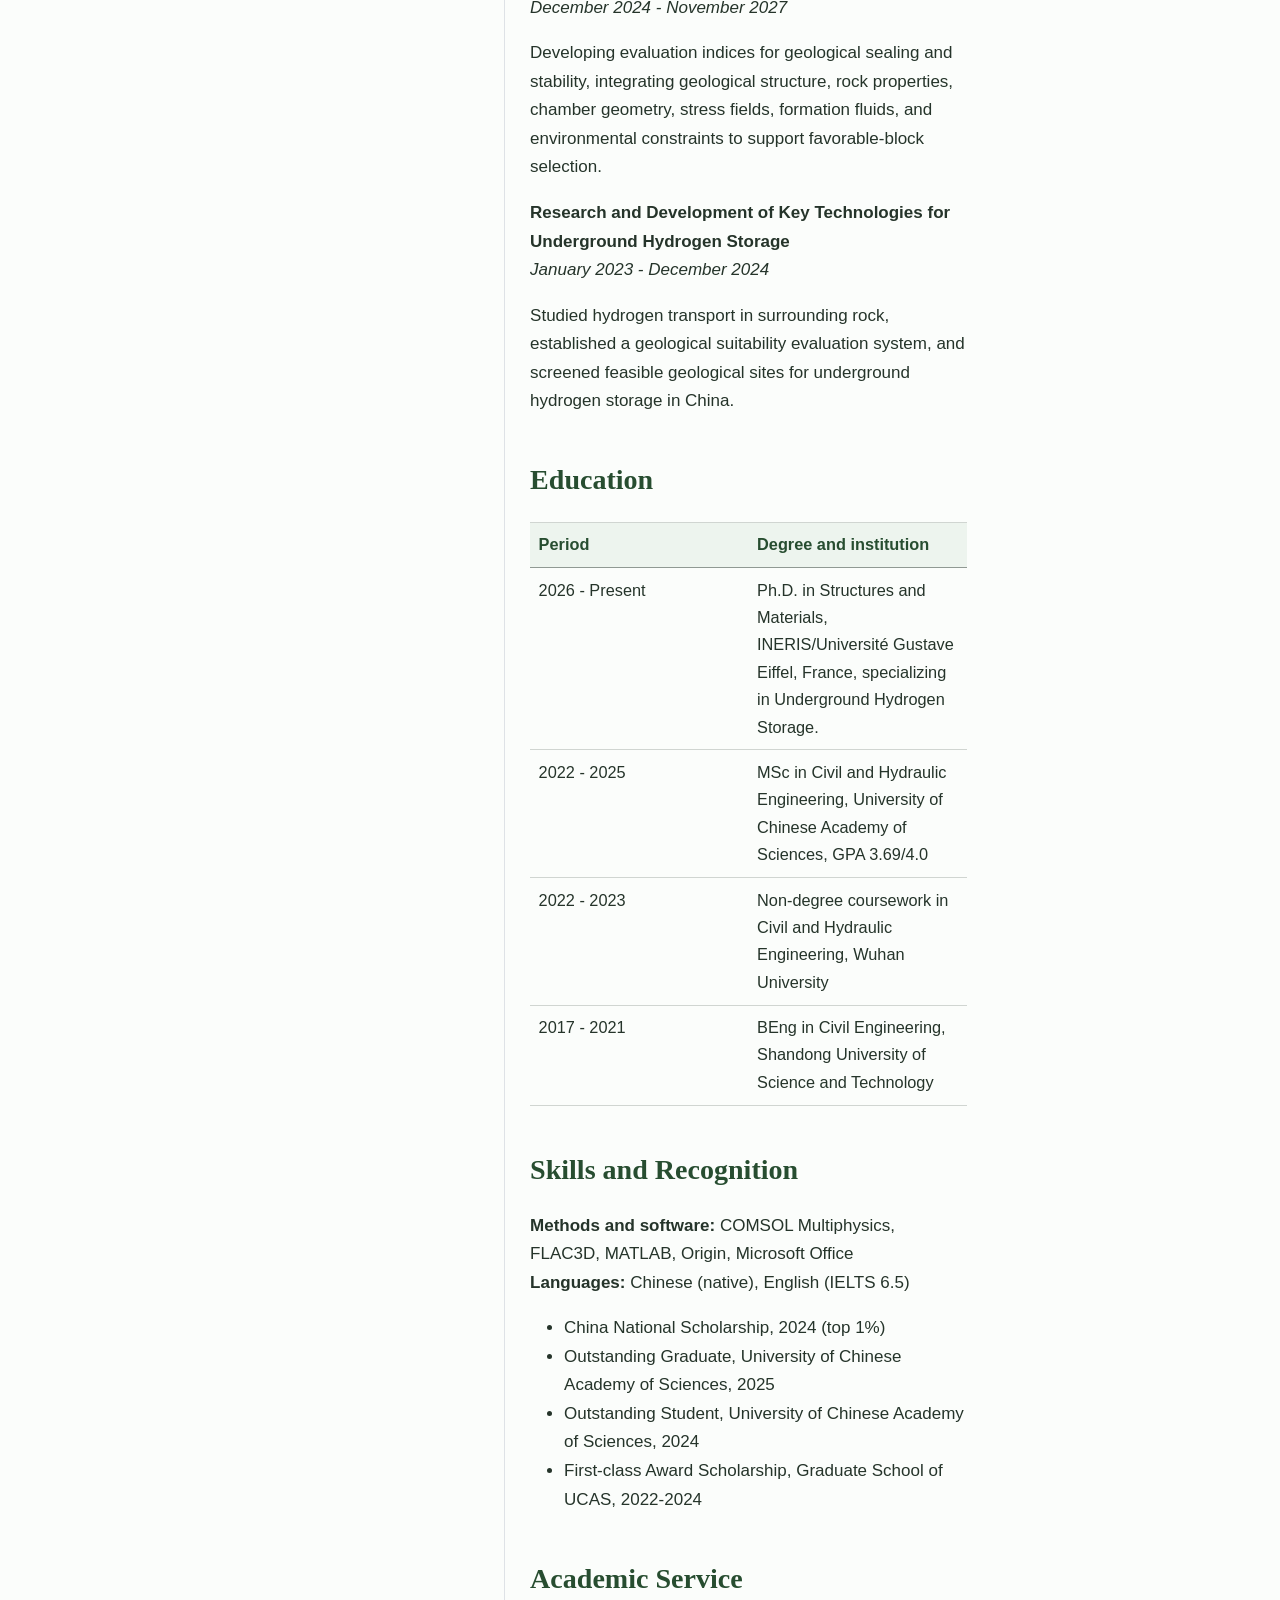
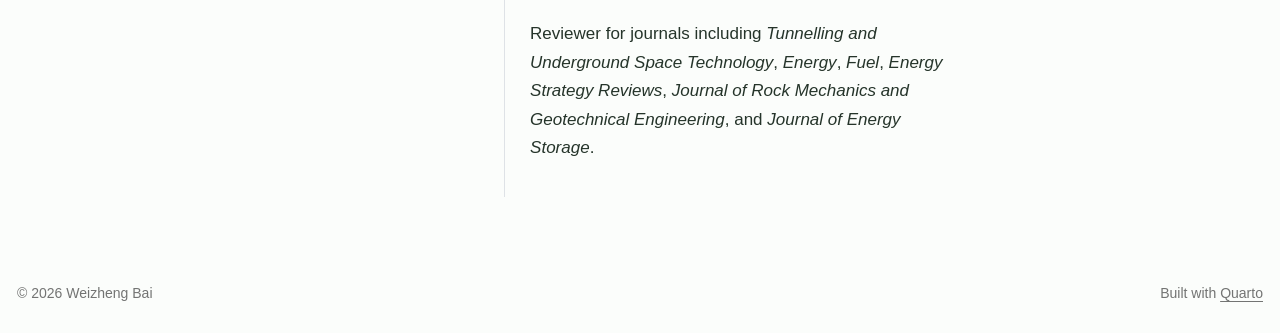
==== commit 2ae35557: "Apply forest green academic theme" ====
--- a/docs/index.html
+++ b/docs/index.html
@@ -43,7 +43,7 @@
 <link href="site_libs/quarto-html/quarto-syntax-highlighting-15634bcf2e68342d4ad2dfa704d543f6.css" rel="stylesheet" id="quarto-text-highlighting-styles">
 <script src="site_libs/bootstrap/bootstrap.min.js"></script>
 <link href="site_libs/bootstrap/bootstrap-icons.css" rel="stylesheet">
-<link href="site_libs/bootstrap/bootstrap-02aa60ebfeb4407a32ef1752dc6c49e7.min.css" rel="stylesheet" append-hash="true" id="quarto-bootstrap" data-mode="light">
+<link href="site_libs/bootstrap/bootstrap-5c161792f7495e642f3abe09963fc588.min.css" rel="stylesheet" append-hash="true" id="quarto-bootstrap" data-mode="light">
 <script id="quarto-search-options" type="application/json">{
   "location": "navbar",
   "copy-button": false,
